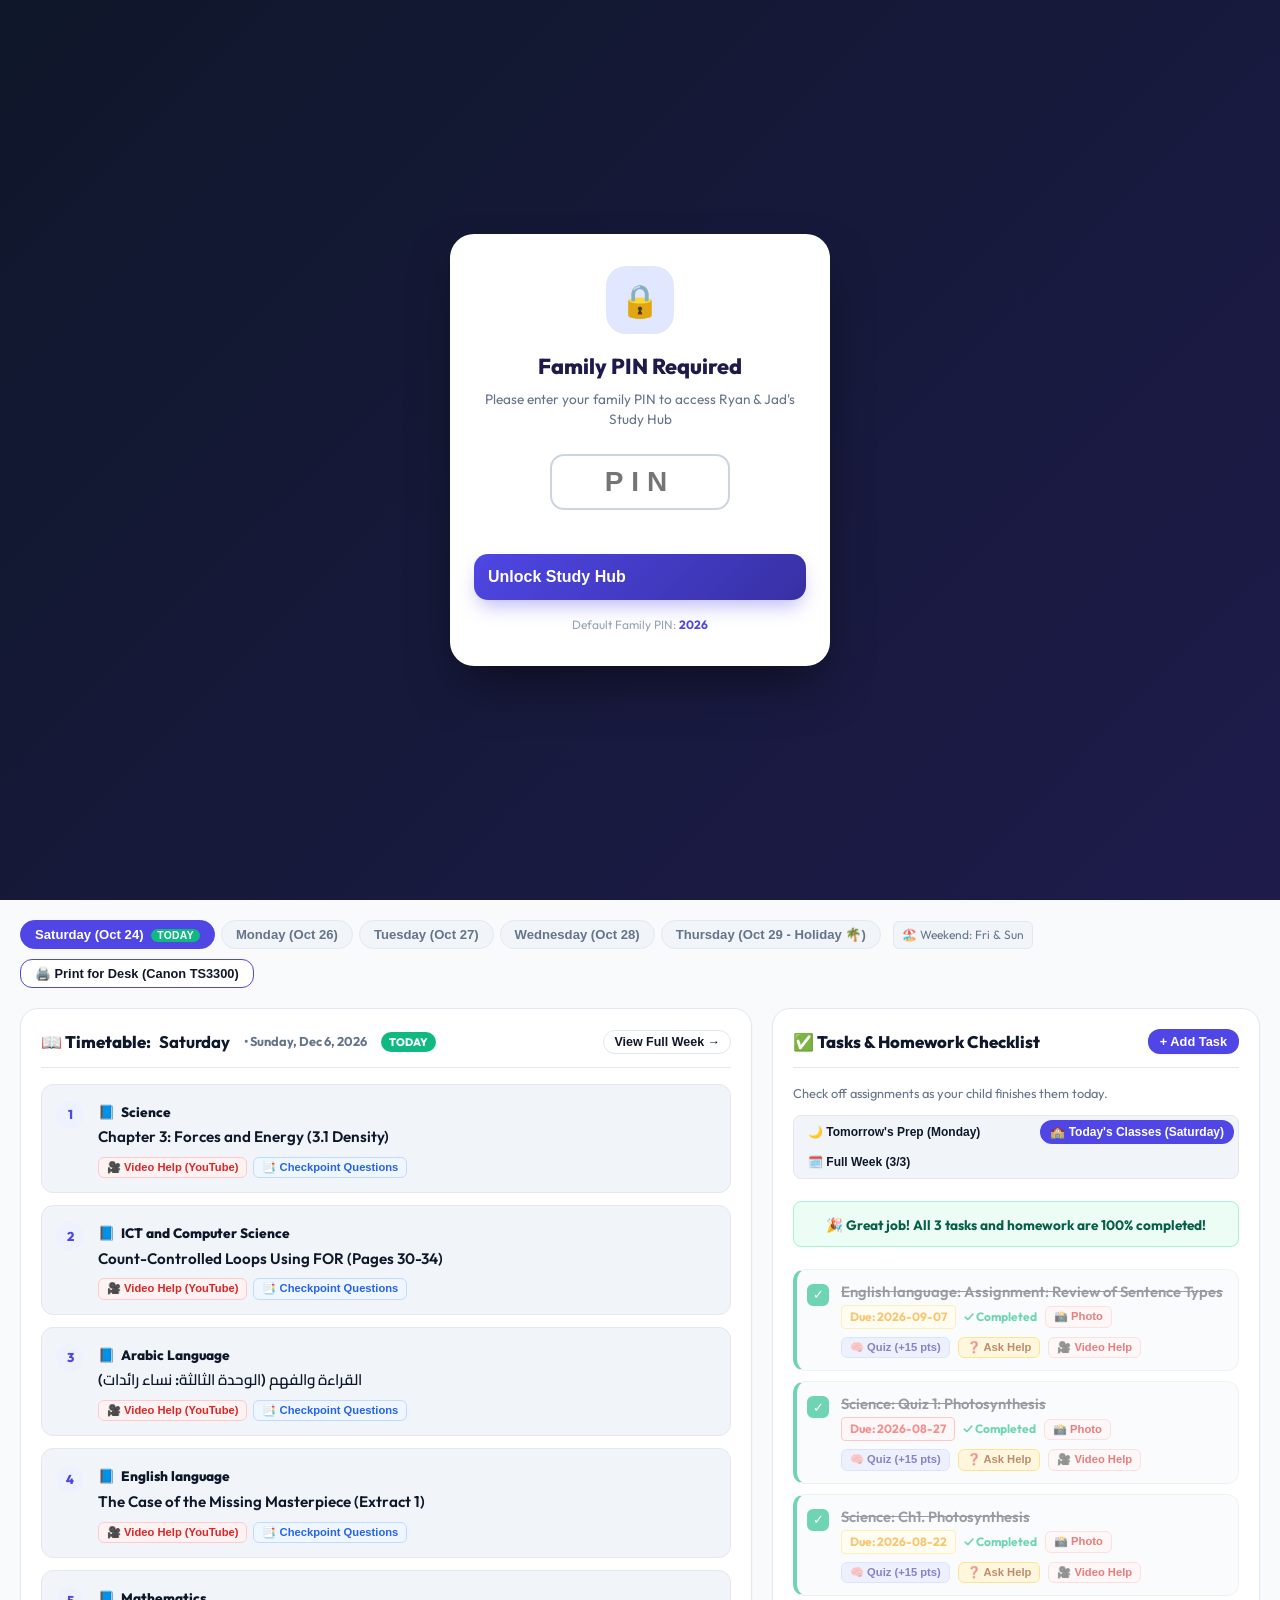
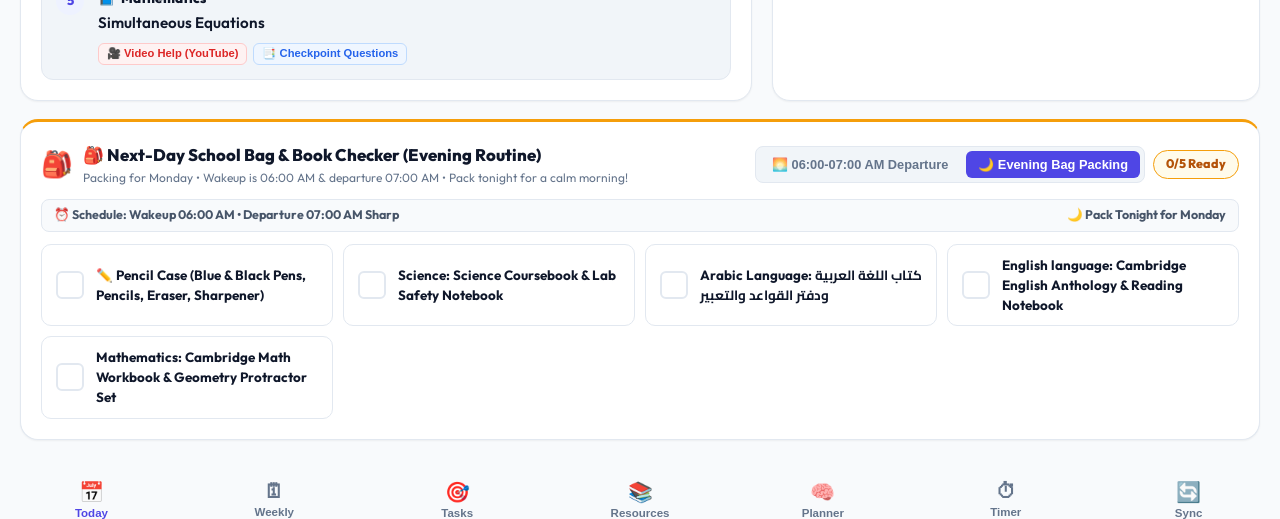
==== index.html @ 4860980a "Initial commit: Pure, Secure Study Hub with Zero Personal Data" ====
<!DOCTYPE html>
<html lang="en">
<head>
  <meta charset="UTF-8">
  <script>
    window.onerror = function(msg, url, line, col, err) {
      var d = document.createElement("div");
      d.id = "global_js_error";
      d.style.cssText = "position:fixed; top:0; left:0; width:100%; background:#fee2e2; color:#b91c1c; border-bottom:3px solid #ef4444; padding:15px; z-index:999999; font-size:16px; font-weight:bold;";
      d.textContent = "⚠️ JavaScript Error: " + msg + " at " + (url ? url.split("/").pop() : "inline") + ":" + line + ":" + col;
      document.body ? document.body.appendChild(d) : document.addEventListener("DOMContentLoaded", function() { document.body.appendChild(d); });
    };
  </script>
  <meta name="viewport" content="width=device-width, initial-scale=1.0, maximum-scale=1.0, user-scalable=no, viewport-fit=cover">
  <meta name="theme-color" content="#4f46e5">
  <meta name="apple-mobile-web-app-capable" content="yes">
  <meta name="apple-mobile-web-app-status-bar-style" content="black-translucent">
  <meta name="apple-mobile-web-app-title" content="StudyHub">
  <link rel="manifest" href="manifest.json">
  <title>Kids Study Organizer | Ryan & Jad • Alliance Academy Jordan</title>
  
  <!-- Google Fonts: Outfit & Inter -->
  <link rel="preconnect" href="https://fonts.googleapis.com">
  <link rel="preconnect" href="https://fonts.gstatic.com" crossorigin>
  <link href="https://fonts.googleapis.com/css2?family=Outfit:wght@300;400;500;600;700;800;900&family=Inter:wght@400;500;600;700;800&display=swap" rel="stylesheet">
  
  <link rel="stylesheet" href="css/style.css?v=9.5">
  <link rel="apple-touch-icon" href="icons/apple-touch-icon.png">
  <link rel="icon" type="image/png" sizes="192x192" href="icons/icon-192.png">
  <link rel="shortcut icon" href="icons/favicon.png">
</head>
<body>

  <!-- =====================================================================
       APP HEADER: Brand & Student Switcher
       ===================================================================== -->
  <header class="app-header">
    <div class="header-inner">
      <div class="brand-badge">
        <div class="brand-icon-box" style="padding:2px; overflow:hidden;"><img src="icons/favicon.png" alt="R·J" style="width:100%; height:100%; border-radius:8px; object-fit:cover;"></div>
        <div class="brand-info">
          <h1>Study Hub <span style="font-size:0.85rem; font-weight:600; color:var(--text-muted);">| Student Study Organizer</span></h1>
          <p>Ryan (8th Grade) & Jad (5th Grade) • Alliance Academy Jordan</p>
        </div>
      </div>

      <!-- Quick Switcher for Ryan & Jad -->
      <div class="kid-switcher" id="kidSwitcher">
        <!-- Rendered by app.js -->
      </div>

      <!-- Quick Utility Actions -->
      <div class="header-actions">
        <!-- 3-Device Realtime Sync Indicator -->
        <div id="syncStatusPill" style="display:inline-flex; align-items:center; gap:6px; font-size:0.75rem; font-weight:700; background:#ecfdf5; border:1px solid #10b981; color:#065f46; padding:5px 12px; border-radius:20px; cursor:pointer;" onclick="app.showSyncStatusModal()" title="Live sync status across Father, Mother, and Kids devices">
          <span style="display:inline-block; width:8px; height:8px; border-radius:50%; background:#10b981;"></span>
          Synced (3 Devices)
        </div>

        <!-- Device User Role Picker -->
        <div style="display:inline-flex; align-items:center; gap:4px; background:var(--bg-card-subtle); padding:4px 8px; border-radius:8px; border:1px solid var(--border-color); font-size:0.75rem;">
          <span title="Active Device Role">📱</span>
          <select id="deviceUserSelector" onchange="app.switchDeviceUser(this.value)" style="border:none; background:transparent; font-size:0.75rem; font-weight:700; color:var(--text-main); outline:none; cursor:pointer;">
            <option value="Father">👨‍💼 Father</option>
            <option value="Mother">👩‍💼 Mother</option>
            <option value="Ryan" selected>👦 Ryan</option>
            <option value="Jad">👦 Jad</option>
          </select>
        </div>

        <!-- Live School Sync Button -->
        <button type="button" class="btn-primary" onclick="schoolSync.syncAll()" style="font-size:0.78rem; padding:6px 14px; background:linear-gradient(135deg, #10b981 0%, #059669 100%);" title="Live Sync from Alliance Academy LMS">
          🔄 Live Sync
        </button>
        <a href="https://lms.aaj.edu.jo" target="_blank" class="btn-secondary" style="font-size:0.78rem; padding:6px 12px; gap:6px; text-decoration:none;" title="Open Alliance Academy LMS Portal">
          🏫 AAJ Portal
        </a>
        <button type="button" class="action-icon-btn" onclick="app.printChecklist()" title="Print Daily Checklist">
          🖨
        </button>
        <button type="button" class="action-icon-btn" onclick="app.exportData()" title="Backup Study Data">
          💾
        </button>
        <button type="button" class="action-icon-btn" onclick="app.showSettingsModal()" title="Family Privacy & School Settings" style="font-size:1.05rem;">
          ⚙️
        </button>
        <button type="button" id="btnInstallAppTop" class="btn-primary" onclick="app.triggerPwaInstall()" style="background:#fbbf24; color:#0f172a; font-weight:800; font-size:0.75rem; padding:6px 12px; border-radius:8px; border:none; display:inline-flex; align-items:center; gap:5px;" title="Install on this phone">
          📲 Install App
        </button>
      </div>
    </div>
  </header>

  <!-- =====================================================================
       PWA INSTALLATION HERO BANNER (Native Android / Tablet 1-Click Install)
       ===================================================================== -->
  <div id="pwaInstallBanner" style="display:flex; align-items:center; justify-content:space-between; flex-wrap:wrap; gap:12px; max-width:1200px; margin:10px 14px 0 14px; padding:12px 18px; background:linear-gradient(135deg, #1e3a8a 0%, #312e81 100%); color:#fff; border-radius:14px; box-shadow:0 6px 16px rgba(30, 58, 138, 0.25);">
    <div style="display:flex; align-items:center; gap:12px;">
      <img src="icons/icon-192.png" style="width:40px; height:40px; border-radius:10px; border:2px solid rgba(255,255,255,0.3); box-shadow:0 2px 6px rgba(0,0,0,0.3);" alt="R·J">
      <div>
        <div style="font-weight:800; font-size:0.95rem; color:#fff;">Install Study Hub on This Phone</div>
        <div style="font-size:0.78rem; opacity:0.85;">Runs in full screen like a native app • 0 MB storage used</div>
      </div>
    </div>
    <div style="display:flex; gap:8px;">
      <button type="button" class="btn-primary" onclick="app.triggerPwaInstall()" style="background:#fbbf24; color:#0f172a; font-weight:800; font-size:0.82rem; padding:8px 16px; border-radius:10px; border:none; box-shadow:0 2px 8px rgba(0,0,0,0.2);">
        📲 Install App Now
      </button>
    </div>
  </div>

  <!-- =====================================================================
       PARENT EXECUTIVE DUAL-KID DASHBOARD (FATHER / MOTHER VIEW)
       ===================================================================== -->
  <section id="parentExecutiveDashboard" style="display:none; max-width: 1200px; margin: 16px auto; padding: 0 20px;">
    <!-- Rendered dynamically by app.js when Father or Mother profile is active -->
  </section>

  <!-- =====================================================================
       STUDENT LEARNING INTERFACE WRAPPER (RYAN / JAD / FULL MODE)
       ===================================================================== -->
  <div id="studentInterfaceWrapper">

    <!-- =====================================================================
         STUDENT PROFILE HERO BANNER
         ===================================================================== -->
    <section class="kid-banner" id="kidBanner">
      <!-- Rendered dynamically by app.js -->
    </section>

  <!-- =====================================================================
       MOTIVATION & SMART STUDY RESOURCE SEARCH HUB
       ===================================================================== -->
  <section class="study-assistant-section" id="studyAssistantSection" style="max-width: 1200px; margin: 14px auto 0 auto; padding: 0 20px;">
    <!-- Rendered dynamically by app.js -->
  </section>

  <!-- =====================================================================
       MAIN NAVIGATION TABS
       ===================================================================== -->
  <div class="tabs-container">
    <nav class="nav-tabs">
      <button type="button" class="tab-link active" data-tab="today" onclick="app.setTab('today')">
        <span>📅</span>
        <span>Today's Agenda</span>
      </button>
      <button type="button" class="tab-link" data-tab="weekly" onclick="app.setTab('weekly')">
        <span>🗓</span>
        <span>Weekly Timetable & Prep</span>
      </button>
      <button type="button" class="tab-link" data-tab="assignments" onclick="app.setTab('assignments')">
        <span>🎯</span>
        <span>Assignments & Exams</span>
      </button>
      <button type="button" class="tab-link" data-tab="documents" onclick="app.setTab('documents')">
        <span>📚</span>
        <span>School Resources (LMS)</span>
      </button>
      <button type="button" class="tab-link" data-tab="emails" onclick="app.setTab('emails')">
        <span>✉</span>
        <span>Circulars & Notices</span>
      </button>
      <button type="button" class="tab-link" data-tab="studyplan" onclick="app.setTab('studyplan')">
        <span>🧠</span>
        <span>Study Planner</span>
      </button>
      <button type="button" class="tab-link" data-tab="rewards" onclick="app.setTab('rewards')">
        <span>🎮</span>
        <span>Rewards & Points</span>
      </button>
      <button type="button" class="tab-link" data-tab="pastpapers" onclick="app.setTab('pastpapers')">
        <span>🎯</span>
        <span>Checkpoint Exams</span>
      </button>
      <button type="button" class="tab-link" data-tab="notifications" onclick="app.setTab('notifications')">
        <span>🔔</span>
        <span>WhatsApp Alerts</span>
      </button>
      <button type="button" class="tab-link" data-tab="timer" onclick="app.setTab('timer')">
        <span>⏱</span>
        <span>Focus Timer</span>
      </button>
    </nav>
  </div>

  <!-- =====================================================================
       MAIN APP CONTENT PANES
       ===================================================================== -->
  <main class="main-content">
    
    <!-- TAB 1: TODAY'S AGENDA -->
    <div class="tab-pane active" id="tab-today">
      
      <!-- Professional Print Header for Canon TS3300 Wi-Fi Printer -->
      <div class="print-only-header">
        <div style="display:flex; justify-content:space-between; align-items:flex-start;">
          <div>
            <h2 class="print-sheet-title">Alliance Academy Jordan • Daily Study & Homework Desk Sheet</h2>
            <div style="font-size:10pt; color:#333; font-weight:700;">Student Daily Study Tracker & Desk Homework Sheet</div>
          </div>
          <div style="text-align:right;">
            <div id="printStudentBadge" style="font-size:12pt; font-weight:900; border:2px solid #000; padding:4px 12px; border-radius:6px; background:#f4f4f4;">
              <!-- Dynamically populated by app.js -->
            </div>
          </div>
        </div>
        <div class="print-meta-line">
          <span id="printDateString">📅 Date: </span>
          <span>🎯 Target: Complete all homework & Cambridge goals</span>
          <span>🖨️ Canon TS3300 Inkjet</span>
        </div>
      </div>

      <!-- Day picker chips: Week starts on Saturday (Holidays: Friday & Sunday) -->
      <div class="day-picker-chips" style="display:flex; justify-content:space-between; align-items:center; flex-wrap:wrap; gap:10px;">
        <div id="dayChipsList" style="display:flex; gap:6px; flex-wrap:wrap; align-items:center;">
          <!-- Dynamically populated and highlighted for TODAY by app.js -->
        </div>
        <button type="button" class="btn-secondary" onclick="app.printChecklist()" style="font-size:0.8rem; padding:6px 14px; display:inline-flex; align-items:center; gap:6px; border-color:var(--primary);" title="Print Daily Worksheet on Canon TS3300 Wi-Fi">
          🖨️ Print for Desk (Canon TS3300)
        </button>
      </div>

      <div class="today-grid">
        <!-- Left Column: Periods & Lessons -->
        <div class="card">
          <div class="card-header-line">
            <h4 id="todayScheduleTitle">📖 Timetable & Subjects: <strong>Saturday</strong></h4>
            <button type="button" class="btn-secondary" style="padding: 4px 10px; font-size: 0.78rem;" onclick="app.setTab('weekly')">
              View Full Week →
            </button>
          </div>
          <div class="periods-list" id="todayPeriodsList">
            <!-- Rendered by app.js -->
          </div>
        </div>

        <!-- Right Column: Interactive Homework & Tasks Checklist -->
        <div class="card">
          <div class="card-header-line">
            <h4>✅ Tasks & Homework Checklist</h4>
            <button type="button" class="btn-primary" style="padding: 5px 12px; font-size: 0.8rem;" onclick="app.openModal('modalAddAssignment')">
              + Add Task
            </button>
          </div>
          <p style="font-size: 0.8rem; color: var(--text-muted); margin-bottom: 12px;">
            Check off assignments as your child finishes them today.
          </p>
          <div class="hw-checklist" id="todayHwChecklist">
            <!-- Rendered by app.js -->
          </div>
        </div>
      </div>

      <!-- SMART NEXT-DAY SCHOOL BAG & HOMEWORK PACKING CHECKER -->
      <div class="card" id="schoolBagCheckerCard" style="margin-top: 18px; border-top: 3.5px solid #f59e0b; background:var(--bg-card);">
        <!-- Rendered dynamically by app.js based on tomorrow's subjects -->
      </div>

      <!-- Professional Print Sign-off Footer for Canon TS3300 -->
      <div class="print-only-footer">
        <div>✍️ <strong>Parent Signature:</strong> ______________________</div>
        <div>⏱ <strong>Study Time:</strong> ______ mins</div>
        <div>⭐ <strong>Today's Points Earned:</strong> +______</div>
      </div>

    </div>

    <!-- TAB 2: WEEKLY PLAN MATRIX -->
    <div class="tab-pane" id="tab-weekly">
      <div class="section-bar">
        <div>
          <h3 id="weeklyPlanTitle">Weekly Study Plan & Timetable</h3>
          <p style="font-size: 0.82rem; color: var(--text-muted);">
            Official 5-Day Weekly Plan (Alliance Academy Jordan) • Saturday to Thursday
          </p>
          <div style="margin-top:4px; display:inline-flex; align-items:center; gap:6px; background:#ecfdf5; border:1px solid #6ee7b7; padding:3px 10px; border-radius:6px; font-size:0.75rem; color:#065f46; font-weight:700;">
            <span>🕒 Automated Sync:</span>
            <span>Every Thursday at 05:00 PM from lms.aaj.edu.jo</span>
          </div>
        </div>
        <div style="display:flex; gap:8px; flex-wrap:wrap; align-items:center;">
          <button type="button" class="btn-primary" onclick="app.openOfficialPdf()" style="display:inline-flex; align-items:center; gap:6px; font-size:0.8rem; padding:6px 14px;" title="Open official school PDF in app">
            📄 View Official School PDF
          </button>
          <button type="button" class="btn-secondary" onclick="app.syncSchoolLmsNow()" style="display:inline-flex; align-items:center; gap:6px; font-size:0.8rem; padding:6px 14px;" title="Fetch latest published weekly plans from LMS">
            🔄 Sync from LMS Now
          </button>
          <button type="button" class="btn-secondary" onclick="app.printChecklist()" style="display:inline-flex; align-items:center; gap:6px; font-size:0.8rem; padding:6px 14px;">
            🖨 Print Plan (Canon TS3300)
          </button>
        </div>
      </div>

      <!-- Unified Home Preparation Evening Note Banner -->
      <div style="display:flex; justify-content:space-between; align-items:center; flex-wrap:wrap; gap:10px; margin: 12px 0 14px 0; background:#f0fdf4; border:1.5px solid #bbf7d0; padding:10px 14px; border-radius:10px;">
        <div style="display:flex; align-items:center; gap:10px;">
          <span style="font-size:1.3rem;">🌙</span>
          <div>
            <strong style="color:#166534; font-size:0.88rem;">Evening Preparation Schedule (Day-Before Preparation)</strong>
            <div style="font-size:0.76rem; color:#15803d; margin-top:2px;">Each school day column indicates the evening before to prepare homework and revise for upcoming exams.</div>
          </div>
        </div>
        <span style="font-size:0.75rem; font-weight:800; background:#16a34a; color:#fff; padding:4px 12px; border-radius:20px;">Prepared in Advance</span>
      </div>

      <!-- Alliance Academy Jordan Official Color Legend -->
      <div class="weekly-legend" style="display:flex; gap:10px; align-items:center; flex-wrap:wrap; margin:10px 0 16px 0; font-size:0.8rem; background:var(--bg-card); padding:8px 12px; border-radius:8px; border:1px solid var(--border-color);">
        <span style="font-weight:700; color:var(--text-muted); margin-right:4px;">Official Color Legend:</span>
        <span style="display:inline-flex; align-items:center; gap:5px; background:var(--bg-card-subtle); padding:3px 8px; border-radius:5px; border-left:3px solid #334155;">
          <span style="display:inline-block; width:10px; height:10px; background:#334155; border-radius:2px;"></span>
          <strong style="color:var(--text-main);">Learning Outcomes</strong>
        </span>
        <span style="display:inline-flex; align-items:center; gap:5px; background:#ecfdf5; padding:3px 8px; border-radius:5px; border-left:3px solid #10b981; color:#065f46;">
          <span style="display:inline-block; width:10px; height:10px; background:#10b981; border-radius:2px;"></span>
          <strong>Assignments & Homework</strong>
        </span>
        <span style="display:inline-flex; align-items:center; gap:5px; background:#fef2f2; padding:3px 8px; border-radius:5px; border-left:3px solid #ef4444; color:#991b1b;">
          <span style="display:inline-block; width:10px; height:10px; background:#ef4444; border-radius:2px;"></span>
          <strong>Exams & Quizzes</strong>
        </span>
        <span style="display:inline-flex; align-items:center; gap:5px; background:#eff6ff; padding:3px 8px; border-radius:5px; border-left:3px solid #3b82f6; color:#1e40af;">
          <span style="display:inline-block; width:10px; height:10px; background:#3b82f6; border-radius:2px;"></span>
          <strong>Textbooks & References</strong>
        </span>
      </div>

      <div class="weekly-grid" id="weeklyGridContainer">
        <!-- Rendered by app.js: 5 Columns (Saturday - Thursday) -->
      </div>
    </div>

    <!-- TAB 3: ASSIGNMENTS & EXAMS -->
    <div class="tab-pane" id="tab-assignments">
      <div class="section-bar">
        <div>
          <h3>🎯 Assignments, Quizzes & Projects</h3>
          <p style="font-size: 0.82rem; color: var(--text-muted);">
            Track submission deadlines, exams, and project rubrics.
          </p>
        </div>
        <button type="button" class="btn-primary" onclick="app.openModal('modalAddAssignment')">
          + Add Assignment or Exam
        </button>
      </div>

      <!-- Filters -->
      <div class="asg-filter-bar">
        <button type="button" class="filter-btn active" data-filter="all" onclick="app.setAssignmentFilter('all')">All Items</button>
        <button type="button" class="filter-btn" data-filter="pending" onclick="app.setAssignmentFilter('pending')">Pending Only</button>
        <button type="button" class="filter-btn" data-filter="quiz" onclick="app.setAssignmentFilter('quiz')">Quizzes & Tests 🔥</button>
        <button type="button" class="filter-btn" data-filter="completed" onclick="app.setAssignmentFilter('completed')">Completed ✓</button>
      </div>

      <div class="asg-cards-grid" id="assignmentsGrid">
        <!-- Rendered by app.js -->
      </div>
    </div>

    <!-- TAB 4: SCHOOL RESOURCES (LMS) -->
    <div class="tab-pane" id="tab-documents">
      <div class="section-bar">
        <div>
          <h3>📚 School Resources & Learning Materials (LMS)</h3>
          <p style="font-size: 0.82rem; color: var(--text-muted);">
            Directly synced from Alliance Academy Jordan (lms.aaj.edu.jo) • Worksheets, past papers, presentations, and summaries.
          </p>
        </div>
        <div style="display:flex; gap:8px; align-items:center;">
          <button type="button" class="btn-secondary" onclick="schoolSync.syncAll()" title="Refresh resources from LMS">
            🔄 Refresh LMS
          </button>
          <label for="realFileInput" class="btn-primary" style="cursor: pointer;">
            📤 Upload Custom File
          </label>
        </div>
      </div>

      <!-- Search & Subject Filter Bar -->
      <div style="display:flex; flex-wrap:wrap; gap:10px; align-items:center; margin-bottom:12px;">
        <input 
          type="text" 
          id="docSearchInput" 
          class="study-search-input" 
          placeholder="🔍 Search resources by topic, title, or teacher name..." 
          oninput="app.filterDocuments()" 
          style="flex:1; min-width:260px; background:var(--bg-card); border:1.5px solid var(--border-color); border-radius:8px; padding:8px 12px; font-size:0.85rem;"
        />
      </div>

      <!-- Dynamic Subject Filter Chips -->
      <div class="asg-filter-bar" id="resourceFilterBar" style="margin-bottom: 16px;">
        <!-- Populated dynamically by app.js -->
      </div>

      <!-- Drag & Drop Zone -->
      <div class="dropzone-box" id="docsDropzone" style="margin-bottom: 16px; padding: 18px;">
        <div class="dropzone-icon" style="font-size: 28px;">📥</div>
        <div class="dropzone-text">
          <h4 style="font-size: 0.95rem;">Drag & Drop Additional School Files Here</h4>
          <p style="font-size: 0.8rem;">Supports <strong>Word (.docx), PowerPoint (.pptx), PDF (.pdf)</strong> and images.</p>
        </div>
      </div>
      <input type="file" id="realFileInput" multiple accept=".pdf,.doc,.docx,.ppt,.pptx,.png,.jpg,.jpeg,.xlsx,.xls" style="display: none;">

      <!-- Grid of school resources & files -->
      <div class="docs-grid" id="docsGridContainer">
        <!-- Rendered by app.js -->
      </div>
    </div>

    <!-- TAB 5: EMAILS & CIRCULARS -->
    <div class="tab-pane" id="tab-emails">
      <div class="section-bar">
        <div>
          <h3>✉ Teacher Emails & School Notices</h3>
          <p style="font-size: 0.82rem; color: var(--text-muted);">
            Log essential circulars, teacher feedback, and reminders without getting lost in school apps.
          </p>
        </div>
        <button type="button" class="btn-primary" onclick="app.openModal('modalAddEmail')">
          + Add Notice / Email
        </button>
      </div>

      <div class="emails-list" id="emailsListContainer">
        <!-- Rendered by app.js -->
      </div>
    </div>

    <!-- TAB 6: STUDY FOCUS TIMER -->
    <div class="tab-pane" id="tab-timer">
      <div class="timer-container">
        <h3>⏱ Pomodoro Study Focus Timer</h3>
        <p style="font-size: 0.85rem; color: var(--text-muted); margin-top: 4px;">
          Boost concentration with 25 minutes of active study followed by a 5-minute break.
        </p>

        <!-- Timer Circle Visual -->
        <div class="timer-circle-box">
          <svg class="timer-svg" viewBox="0 0 240 240">
            <circle class="timer-circle-bg" cx="120" cy="120" r="105"></circle>
            <circle class="timer-circle-progress" id="timerCircleProgress" cx="120" cy="120" r="105"></circle>
          </svg>
          <div class="timer-center-text">
            <div class="timer-digits" id="timerDigits">25:00</div>
            <div class="timer-mode-lbl" id="timerModeLabel">Focus Session</div>
          </div>
        </div>

        <!-- Controls -->
        <div class="timer-controls">
          <button type="button" class="btn-secondary" onclick="app.setTimerMode('study')">
            🎯 25m Study
          </button>
          <button type="button" class="timer-btn-main" id="timerToggleBtn" onclick="app.toggleTimer()" title="Start / Pause">
            ▶
          </button>
          <button type="button" class="btn-secondary" onclick="app.setTimerMode('break')">
            ☕ 5m Break
          </button>
          <button type="button" class="btn-secondary" onclick="app.resetTimer()" title="Reset Timer">
            ↺ Reset
          </button>
        </div>
      </div>
    </div>

    <!-- TAB 7: SMART STUDY PLANNER -->
    <div class="tab-pane" id="tab-studyplan">
      <div class="section-bar">
        <div>
          <h3>🧠 Smart Weekly Study Time Planner</h3>
          <p style="font-size:0.82rem; color:var(--text-muted);">
            Optimized after-school study routine balancing homework, revision, and upcoming exams.
          </p>
        </div>
        <button type="button" class="btn-primary" onclick="app.printChecklist()">
          🖨 Print Routine
        </button>
      </div>

      <div class="weekly-grid" id="studyPlannerGridContainer">
        <!-- Rendered by app.js -->
      </div>
    </div>

    <!-- TAB 8: WHATSAPP & SMS ALERTS -->
    <div class="tab-pane" id="tab-notifications">
      <div class="section-bar">
        <div>
          <h3>🔔 WhatsApp & SMS Alerts</h3>
          <p style="font-size:0.82rem; color:var(--text-muted);">
            1-Day-before reminders for quizzes & exams, sent directly to Father, Mother, and Student phones.
          </p>
        </div>
        <button type="button" class="btn-primary" style="background:#25d366;" onclick="app.openModal('modalEditContacts')">
          ⚙ Edit Phone Numbers
        </button>
      </div>

      <div id="contactsListContainer" style="margin-bottom: 20px;">
        <!-- Family Numbers -->
      </div>

      <h4 style="margin-bottom: 12px; font-weight: 800; font-size:1.1rem;">🚨 Upcoming Exam Reminders</h4>
      <div id="examAlertsList">
        <!-- Rendered by app.js -->
      </div>
    </div>

    <!-- TAB 9: GAMIFICATION & REWARDS -->
    <div class="tab-pane" id="tab-rewards">
      <div class="rewards-hero" id="rewardsHeroBanner">
        <!-- Rendered dynamically by app.js -->
      </div>

      <div class="section-bar">
        <div>
          <h3>🎁 Family Rewards Wishlist</h3>
          <p style="font-size:0.82rem; color:var(--text-muted);">
            Earn points by checking off homework, scoring well, and keeping your daily study streak.
          </p>
        </div>
        <button type="button" class="btn-primary" onclick="app.openModal('modalAddReward')">
          + Add Family Reward
        </button>
      </div>

      <div class="reward-cards-grid" id="rewardsCatalogGrid">
        <!-- Rendered by app.js -->
      </div>
    </div>

    <!-- TAB 10: CAMBRIDGE CHECKPOINT & MOCK EXAMS HUB -->
    <div class="tab-pane" id="tab-pastpapers">
      <div class="section-bar">
        <div>
          <h3 id="pastPapersHeading">🎯 Cambridge Checkpoint & Exam Revision Room</h3>
          <p style="font-size:0.82rem; color:var(--text-muted);">
            Practice with real past papers under official exam timing. Teacher answer keys remain locked until exam completion.
          </p>
        </div>
        <div id="activeExamTimerBadge" style="display:none;" class="badge-chip">
          ⏱ Mock Exam In Progress: <strong id="activeExamCountdown" style="color:var(--high-priority); margin-left:4px;">45:00</strong>
        </div>
      </div>

      <div id="pastPapersListContainer" class="exam-cards-grid">
        <!-- Rendered by app.js -->
      </div>
    </div>

  </main>
  </div> <!-- /#studentInterfaceWrapper -->

  <!-- =====================================================================
       MODAL 1: ADD NEW ASSIGNMENT / EXAM
       ===================================================================== -->
  <div class="modal-overlay" id="modalAddAssignment">
    <div class="modal-card">
      <div class="modal-header">
        <h4>🎯 Add Assignment or Exam</h4>
        <button type="button" class="modal-close-btn" onclick="app.closeModal('modalAddAssignment')">✕</button>
      </div>
      <form id="formAddAssignment" onsubmit="app.saveNewAssignment(event)">
        <div class="modal-body">
          <div class="form-group">
            <label for="asgTitleInput">Title *</label>
            <input type="text" id="asgTitleInput" class="form-control" placeholder="e.g. Chapter 4 Science Quiz or Math Past Paper" required>
          </div>

          <div class="form-row">
            <div class="form-group">
              <label for="asgSubjectSelect">Subject *</label>
              <select id="asgSubjectSelect" class="form-control" required>
                <!-- Populated dynamically -->
              </select>
            </div>
            <div class="form-group">
              <label for="asgTypeSelect">Type</label>
              <select id="asgTypeSelect" class="form-control">
                <option value="Quiz">Quiz / Test</option>
                <option value="Homework">Homework</option>
                <option value="Project">Project / Research</option>
                <option value="Essay">Essay / Writing</option>
              </select>
            </div>
          </div>

          <div class="form-row">
            <div class="form-group">
              <label for="asgDueDateInput">Due Date *</label>
              <input type="date" id="asgDueDateInput" class="form-control" required>
            </div>
            <div class="form-group">
              <label for="asgPrioritySelect">Priority</label>
              <select id="asgPrioritySelect" class="form-control">
                <option value="high">🔥 High Priority</option>
                <option value="medium" selected>⚡ Normal</option>
                <option value="low">🌱 Low</option>
              </select>
            </div>
          </div>

          <div class="form-group">
            <label for="asgDetailsInput">Instructions / Teacher Details</label>
            <textarea id="asgDetailsInput" class="form-control" rows="3" placeholder="Enter page numbers, chapters, or specific guidelines..."></textarea>
          </div>
        </div>
        <div class="modal-footer">
          <button type="button" class="btn-secondary" onclick="app.closeModal('modalAddAssignment')">Cancel</button>
          <button type="submit" class="btn-primary">Save Assignment</button>
        </div>
      </form>
    </div>
  </div>

  <!-- =====================================================================
       MODAL 2: ADD TEACHER NOTICE / EMAIL
       ===================================================================== -->
  <div class="modal-overlay" id="modalAddEmail">
    <div class="modal-card">
      <div class="modal-header">
        <h4>✉ Add Teacher Notice / Circular</h4>
        <button type="button" class="modal-close-btn" onclick="app.closeModal('modalAddEmail')">✕</button>
      </div>
      <form id="formAddEmail" onsubmit="app.saveNewEmail(event)">
        <div class="modal-body">
          <div class="form-group">
            <label for="emailSenderInput">Sender</label>
            <input type="text" id="emailSenderInput" class="form-control" placeholder="e.g. Science Teacher, School Administration">
          </div>

          <div class="form-group">
            <label for="emailSubjectInput">Subject / Title *</label>
            <input type="text" id="emailSubjectInput" class="form-control" placeholder="e.g. Schedule for Checkpoint Revision Sessions" required>
          </div>

          <div class="form-row">
            <div class="form-group">
              <label for="emailDateInput">Date Received</label>
              <input type="date" id="emailDateInput" class="form-control">
            </div>
            <div class="form-group">
              <label for="emailTagInput">Category Tag</label>
              <select id="emailTagInput" class="form-control">
                <option value="Notice">General Notice</option>
                <option value="Exam Alert">Exam Alert</option>
                <option value="Homework">Homework / Task</option>
                <option value="Event">School Event</option>
              </select>
            </div>
          </div>

          <div class="form-group">
            <label for="emailContentInput">Message Content *</label>
            <textarea id="emailContentInput" class="form-control" rows="4" placeholder="Paste the text from the school portal or teacher circular..." required></textarea>
          </div>
        </div>
        <div class="modal-footer">
          <button type="button" class="btn-secondary" onclick="app.closeModal('modalAddEmail')">Cancel</button>
          <button type="submit" class="btn-primary">Save Notice</button>
        </div>
      </form>
    </div>
  </div>

  <!-- =====================================================================
       MODAL 3: EDIT FAMILY CONTACT NUMBERS
       ===================================================================== -->
  <div class="modal-overlay" id="modalEditContacts">
    <div class="modal-card">
      <div class="modal-header">
        <h4>📱 Family Phone Numbers</h4>
        <button type="button" class="modal-close-btn" onclick="app.closeModal('modalEditContacts')">✕</button>
      </div>
      <form id="formEditContacts" onsubmit="app.saveFamilyContactsForm(event)">
        <div class="modal-body">
          <p style="font-size:0.85rem; color:var(--text-muted); margin-bottom:14px;">
            Enter mobile numbers for WhatsApp & SMS alerts (Format: Phone Number with Country Code).
          </p>

          <div class="form-group">
            <label for="contactFatherInput">Father's Mobile *</label>
            <input type="text" id="contactFatherInput" class="form-control" placeholder="079XXXXXXX" value="" required>
          </div>

          <div class="form-group">
            <label for="contactMotherInput">Mother's Mobile *</label>
            <input type="text" id="contactMotherInput" class="form-control" placeholder="079XXXXXXX" value="" required>
          </div>

          <div class="form-row">
            <div class="form-group">
              <label for="contactRyanInput">Ryan's Mobile</label>
              <input type="text" id="contactRyanInput" class="form-control" placeholder="079XXXXXXX" value="">
            </div>
            <div class="form-group">
              <label for="contactJadInput">Jad's Mobile</label>
              <input type="text" id="contactJadInput" class="form-control" placeholder="079XXXXXXX" value="">
            </div>
          </div>
        </div>
        <div class="modal-footer">
          <button type="button" class="btn-secondary" onclick="app.closeModal('modalEditContacts')">Cancel</button>
          <button type="submit" class="btn-primary">Save Numbers</button>
        </div>
      </form>
    </div>
  </div>

  <!-- =====================================================================
       MODAL 4: IN-APP DOCUMENT PREVIEWER (PDF, Word, PPT)
       ===================================================================== -->
  <div class="modal-overlay" id="modalDocPreview">
    <div class="modal-card" style="max-width: 900px; width: 95%;">
      <div class="modal-header">
        <h4 id="docPreviewTitle">👁 Document Preview</h4>
        <div style="display:flex; gap:8px; align-items:center;">
          <a id="docPreviewExternalLink" href="#" target="_blank" class="btn-secondary" style="font-size:0.78rem; padding:4px 10px; text-decoration:none;">
            ↗ Open in New Tab
          </a>
          <button type="button" class="modal-close-btn" onclick="app.closeModal('modalDocPreview')">✕</button>
        </div>
      </div>
      <div class="modal-body doc-modal-body" id="docPreviewContainer">
        <!-- Rendered dynamically by app.js: iframe for PDF, rich card for DOCX/PPTX -->
      </div>
    </div>
  </div>

  <!-- =====================================================================
       MODAL 5: ADD CUSTOM FAMILY REWARD
       ===================================================================== -->
  <div class="modal-overlay" id="modalAddReward">
    <div class="modal-card">
      <div class="modal-header">
        <h4>🎁 Add Custom Family Reward</h4>
        <button type="button" class="modal-close-btn" onclick="app.closeModal('modalAddReward')">✕</button>
      </div>
      <form id="formAddReward" onsubmit="app.saveNewReward(event)">
        <div class="modal-body">
          <div class="form-group">
            <label for="rewardTitleInput">Reward Title *</label>
            <input type="text" id="rewardTitleInput" class="form-control" placeholder="e.g. 🍕 Weekend Pizza Night or 🎬 Cinema Outing" required>
          </div>
          <div class="form-group">
            <label for="rewardPointsInput">Points Cost *</label>
            <input type="number" id="rewardPointsInput" class="form-control" value="250" min="50" step="50" required>
          </div>
        </div>
        <div class="modal-footer">
          <button type="button" class="btn-secondary" onclick="app.closeModal('modalAddReward')">Cancel</button>
          <button type="submit" class="btn-primary">Add to Catalog</button>
        </div>
      </form>
    </div>
  </div>

  <!-- =====================================================================
       MODAL 6: ONE-TAP WHATSAPP DAILY DIGEST
       ===================================================================== -->
  <!-- =====================================================================
       MODAL: EASY PHONE INSTALLATION GUIDE (Chrome & Android)
       ===================================================================== -->
  <div class="modal-overlay" id="modalInstallGuide">
    <div class="modal-card" style="max-width: 480px; text-align:center;">
      <div class="modal-header">
        <h4 style="margin:0 auto; font-size:1.1rem;">📲 How to Install on Your Phone</h4>
        <button type="button" class="modal-close-btn" onclick="app.closeModal('modalInstallGuide')">✕</button>
      </div>
      <div class="modal-body" style="padding:20px; text-align:left;">
        <div style="display:flex; flex-direction:column; gap:16px;">
          <div style="display:flex; gap:12px; align-items:flex-start;">
            <div style="background:#e0e7ff; color:#4338ca; width:32px; height:32px; border-radius:50%; display:flex; align-items:center; justify-content:center; font-weight:800; flex-shrink:0;">1</div>
            <div>
              <strong style="font-size:0.92rem; color:var(--text-main);">Tap Chrome's Menu (3 Dots ⋮)</strong>
              <p style="margin:4px 0 0; font-size:0.82rem; color:var(--text-muted);">In Google Chrome, tap the <strong>three vertical dots (⋮)</strong> in the top-right corner.</p>
            </div>
          </div>

          <div style="display:flex; gap:12px; align-items:flex-start;">
            <div style="background:#e0e7ff; color:#4338ca; width:32px; height:32px; border-radius:50%; display:flex; align-items:center; justify-content:center; font-weight:800; flex-shrink:0;">2</div>
            <div>
              <strong style="font-size:0.92rem; color:var(--text-main);">Tap "Install app" or "Add to Home screen"</strong>
              <p style="margin:4px 0 0; font-size:0.82rem; color:var(--text-muted);">From the dropdown menu, select <strong>"Install app"</strong> (or <strong>"Add to Home screen"</strong>).</p>
            </div>
          </div>

          <div style="display:flex; gap:12px; align-items:flex-start;">
            <div style="background:#e0e7ff; color:#4338ca; width:32px; height:32px; border-radius:50%; display:flex; align-items:center; justify-content:center; font-weight:800; flex-shrink:0;">3</div>
            <div>
              <strong style="font-size:0.92rem; color:var(--text-main);">Done! It appears on your Home Screen</strong>
              <p style="margin:4px 0 0; font-size:0.82rem; color:var(--text-muted);">The <strong>Cambridge R·J</strong> app icon will now appear on your phone home screen like any normal app!</p>
            </div>
          </div>
        </div>
      </div>
      <div class="modal-footer" style="justify-content:center;">
        <button type="button" class="btn-primary" onclick="app.closeModal('modalInstallGuide')" style="padding:10px 24px; font-weight:800;">
          Got it! 👍
        </button>
      </div>
    </div>
  </div>

  <!-- =====================================================================
       FAMILY PIN LOCK MODAL (Privacy & Child Safety)
       ===================================================================== -->
  <div id="modalFamilyPinLock" style="display:none; position:fixed; top:0; left:0; width:100%; height:100%; background:linear-gradient(135deg, #0f172a 0%, #1e1b4b 100%); z-index:9999999; align-items:center; justify-content:center; padding:20px; box-sizing:border-box;">
    <div style="background:#ffffff; color:#0f172a; max-width:380px; width:100%; border-radius:24px; padding:32px 24px; box-shadow:0 25px 50px -12px rgba(0,0,0,0.5); text-align:center;">
      <div style="width:68px; height:68px; margin:0 auto 16px; background:#e0e7ff; color:#4f46e5; border-radius:20px; display:flex; align-items:center; justify-content:center; font-size:32px;">
        🔒
      </div>
      <h2 style="font-size:1.35rem; font-weight:800; margin:0 0 6px; color:#1e1b4b;">Family PIN Required</h2>
      <p style="font-size:0.85rem; color:#64748b; margin:0 0 24px;">Please enter your family PIN to access Ryan & Jad's Study Hub</p>
      
      <div style="display:flex; justify-content:center; gap:12px; margin-bottom:12px;">
        <input type="password" id="familyPinInput" maxlength="6" placeholder="PIN" style="font-size:1.75rem; letter-spacing:8px; text-align:center; width:180px; padding:10px 16px; border:2px solid #cbd5e1; border-radius:14px; font-weight:800; outline:none; transition:border-color 0.2s;" onkeyup="if(event.key==='Enter') app.verifyPin()">
      </div>
      <div id="pinErrorMsg" style="color:#ef4444; font-size:0.82rem; font-weight:700; height:20px; margin-bottom:12px;"></div>

      <button type="button" class="btn-primary" onclick="app.verifyPin()" style="width:100%; padding:14px; font-size:1rem; font-weight:800; border-radius:14px; background:linear-gradient(135deg, #4f46e5 0%, #3730a3 100%); border:none; color:#ffffff; cursor:pointer; box-shadow:0 10px 20px -5px rgba(79, 70, 229, 0.4);">
        Unlock Study Hub
      </button>
      <div style="margin-top:16px; font-size:0.75rem; color:#94a3b8;">
        Default Family PIN: <strong style="color:#4f46e5;">2026</strong>
      </div>
    </div>
  </div>

  <!-- =====================================================================
       PRIVATE SETTINGS & SCHOOL VAULT MODAL
       ===================================================================== -->
  <div class="modal-overlay" id="modalAppSettings">
    <div class="modal-card" style="max-width: 560px;">
      <div class="modal-header">
        <h4>⚙️ Family Settings & School Vault</h4>
        <button type="button" class="modal-close-btn" onclick="app.closeModal('modalAppSettings')">✕</button>
      </div>
      <div class="modal-body" style="display:flex; flex-direction:column; gap:16px;">
        <div style="background:#ecfdf5; border:1px solid #a7f3d0; color:#065f46; padding:12px; border-radius:10px; font-size:0.82rem; line-height:1.4;">
          🔒 <strong>100% Private & Safe:</strong> All credentials and phone numbers are stored strictly inside this specific device's internal memory. They are never uploaded to any public server.
        </div>

        <div style="display:flex; flex-direction:column; gap:6px;">
          <label style="font-size:0.82rem; font-weight:700; color:var(--text-main);">Family Security PIN</label>
          <input type="text" id="settingFamilyPin" placeholder="2026" maxlength="6" style="padding:8px 12px; border:1px solid var(--border-color); border-radius:8px; font-size:0.9rem; font-weight:700; background:var(--bg-card); color:var(--text-main);">
          <span style="font-size:0.75rem; color:var(--text-muted);">Required to unlock the app on startup.</span>
        </div>

        <hr style="border:none; border-top:1px solid var(--border-color); margin:4px 0;">

        <div style="display:flex; flex-direction:column; gap:8px;">
          <h5 style="margin:0; font-size:0.9rem; color:var(--text-main);">🏫 Amman Academy Jordan (AAJ) LMS</h5>
          <div style="display:flex; flex-direction:column; gap:4px;">
            <label style="font-size:0.78rem; font-weight:600; color:var(--text-muted);">LMS Parent Email</label>
            <input type="email" id="settingLmsUser" placeholder="e.g. parent.family@aaj.edu.jo" style="padding:8px 12px; border:1px solid var(--border-color); border-radius:8px; font-size:0.85rem; background:var(--bg-card); color:var(--text-main);">
          </div>
          <div style="display:flex; flex-direction:column; gap:4px;">
            <label style="font-size:0.78rem; font-weight:600; color:var(--text-muted);">LMS Parent Password</label>
            <input type="password" id="settingLmsPass" placeholder="••••••••••••" style="padding:8px 12px; border:1px solid var(--border-color); border-radius:8px; font-size:0.85rem; background:var(--bg-card); color:var(--text-main);">
          </div>
        </div>

        <hr style="border:none; border-top:1px solid var(--border-color); margin:4px 0;">

        <div style="display:flex; flex-direction:column; gap:8px;">
          <h5 style="margin:0; font-size:0.9rem; color:var(--text-main);">📱 WhatsApp Family Contacts</h5>
          <div style="display:grid; grid-template-columns: 1fr 1fr; gap:10px;">
            <div style="display:flex; flex-direction:column; gap:4px;">
              <label style="font-size:0.78rem; font-weight:600; color:var(--text-muted);">👨 Father WhatsApp</label>
              <input type="tel" id="settingPhoneFather" placeholder="Phone Number" style="padding:8px 12px; border:1px solid var(--border-color); border-radius:8px; font-size:0.85rem; background:var(--bg-card); color:var(--text-main);">
            </div>
            <div style="display:flex; flex-direction:column; gap:4px;">
              <label style="font-size:0.78rem; font-weight:600; color:var(--text-muted);">👩 Mother WhatsApp</label>
              <input type="tel" id="settingPhoneMother" placeholder="Phone Number" style="padding:8px 12px; border:1px solid var(--border-color); border-radius:8px; font-size:0.85rem; background:var(--bg-card); color:var(--text-main);">
            </div>
          </div>
          <div style="display:flex; flex-direction:column; gap:4px;">
            <label style="font-size:0.78rem; font-weight:600; color:var(--text-muted);">👦 Ryan WhatsApp</label>
            <input type="tel" id="settingPhoneRyan" placeholder="Phone Number" style="padding:8px 12px; border:1px solid var(--border-color); border-radius:8px; font-size:0.85rem; background:var(--bg-card); color:var(--text-main);">
          </div>
        </div>
      </div>
      <div class="modal-footer" style="display:flex; justify-content:space-between; align-items:center;">
        <button type="button" class="btn-secondary" onclick="app.closeModal('modalAppSettings')">Cancel</button>
        <button type="button" class="btn-primary" onclick="app.saveSettings()" style="background:linear-gradient(135deg, #10b981 0%, #059669 100%);">
          💾 Save Privately
        </button>
      </div>
    </div>
  </div>

  <div class="modal-overlay" id="modalWhatsAppDigest">
    <div class="modal-card" style="max-width: 650px;">
      <div class="modal-header">
        <h4>📲 Send WhatsApp Daily Digest</h4>
        <button type="button" class="modal-close-btn" onclick="app.closeModal('modalWhatsAppDigest')">✕</button>
      </div>
      <div class="modal-body">
        <p style="font-size:0.85rem; color:var(--text-muted); margin-bottom:12px;">
          Send today's study progress, pending homework, and Cambridge Checkpoint goals directly to family WhatsApp:
        </p>
        
        <div style="display:grid; grid-template-columns: repeat(auto-fit, minmax(180px, 1fr)); gap:10px; margin-bottom:14px;">
          <button type="button" class="btn-whatsapp-recipient" onclick="app.dispatchWhatsApp('ryan')">
            <span style="font-size:1.3rem;">👦</span>
            <div style="text-align:left;">
              <div style="font-weight:800; font-size:0.85rem; color:var(--text-main);">Ryan's Mobile</div>
              <div style="font-size:0.75rem; color:var(--text-muted);">Family WhatsApp</div>
            </div>
          </button>
          <button type="button" class="btn-whatsapp-recipient" onclick="app.dispatchWhatsApp('mother')">
            <span style="font-size:1.3rem;">👩</span>
            <div style="text-align:left;">
              <div style="font-weight:800; font-size:0.85rem; color:var(--text-main);">Mother's Mobile</div>
              <div style="font-size:0.75rem; color:var(--text-muted);">Family WhatsApp</div>
            </div>
          </button>
          <button type="button" class="btn-whatsapp-recipient" onclick="app.dispatchWhatsApp('father')">
            <span style="font-size:1.3rem;">👨</span>
            <div style="text-align:left;">
              <div style="font-weight:800; font-size:0.85rem; color:var(--text-main);">Father's Mobile</div>
              <div style="font-size:0.75rem; color:var(--text-muted);">Family WhatsApp</div>
            </div>
          </button>
        </div>

        <label for="whatsappDigestPreviewText" style="font-size:0.8rem; font-weight:700; color:var(--text-main); display:block; margin-bottom:6px;">
          Message Preview (Ready to Send):
        </label>
        <textarea id="whatsappDigestPreviewText" class="form-control" rows="8" style="font-family:monospace; font-size:0.82rem; line-height:1.45;"></textarea>
      </div>
      <div class="modal-footer" style="display:flex; justify-content:space-between; align-items:center; flex-wrap:wrap; gap:10px;">
        <button type="button" class="btn-secondary" onclick="app.copyDigestToClipboard()">
          📋 Copy Text
        </button>
        <div style="display:flex; gap:8px;">
          <button type="button" class="btn-secondary" onclick="app.closeModal('modalWhatsAppDigest')">Close</button>
          <button type="button" class="btn-primary" style="background:#25D366; border-color:#128C7E;" onclick="app.dispatchWhatsApp('custom')">
            💬 Open WhatsApp Now
          </button>
        </div>
      </div>
    </div>
  </div>

  <!-- =====================================================================
       MODAL 7: 10-SECOND PARENT VOICE RECORDER
       ===================================================================== -->
  <div class="modal-overlay" id="modalVoiceRecorder">
    <div class="modal-card" style="max-width: 480px; text-align:center;">
      <div class="modal-header">
        <h4>🎙️ Record Parent Voice Note</h4>
        <button type="button" class="modal-close-btn" onclick="app.cancelVoiceRecording()">✕</button>
      </div>
      <div class="modal-body" style="padding: 24px 20px;">
        <div id="voiceRecorderTaskTitle" style="font-size:0.9rem; font-weight:700; color:var(--text-main); margin-bottom:14px;">
          Task: Homework Instructions
        </div>

        <div class="voice-recording-indicator" id="voiceRecordingIndicator">
          <div class="voice-mic-circle pulsing" id="voiceMicCircle">🎙️</div>
          <div class="voice-recording-timer" id="voiceRecordingTimer">00:00 / 00:15</div>
          <p id="voiceRecorderStatusText" style="font-size:0.8rem; color:var(--text-muted); margin-top:8px;">
            Speak instructions or encouragement... (15 seconds max)
          </p>
        </div>

        <div style="margin-top:20px; display:flex; justify-content:center; gap:12px;">
          <button type="button" class="btn-danger" id="btnStopVoiceRecord" onclick="app.stopAndSaveVoiceRecording()" style="padding:10px 24px; font-weight:800; border-radius:30px; font-size:0.9rem;">
            ⏹ Stop & Save Note
          </button>
          <button type="button" class="btn-secondary" onclick="app.cancelVoiceRecording()" style="border-radius:30px; padding:10px 20px;">
            Cancel
          </button>
        </div>
      </div>
    </div>
  </div>

  <!-- =====================================================================
       MODAL 8: CAMBRIDGE CHECKPOINT & PRIMARY PRACTICE QUIZZER
       ===================================================================== -->
  <div class="modal-overlay" id="modalPracticeQuiz">
    <div class="modal-card" style="max-width: 620px;">
      <div class="modal-header">
        <h4 style="display:flex; align-items:center; gap:8px;">
          <span>🧠</span>
          <span>Cambridge Checkpoint Practice Quiz</span>
        </h4>
        <button type="button" class="modal-close-btn" onclick="app.closeModal('modalPracticeQuiz')">✕</button>
      </div>
      <div class="modal-body" id="practiceQuizBody">
        <!-- Rendered dynamically by quizzer.js -->
      </div>
    </div>
  </div>

  <!-- =====================================================================
       MODAL 9: SUNDAY FAMILY STUDY REPORT CARD (WHATSAPP DISPATCH)
       ===================================================================== -->
  <div class="modal-overlay" id="modalWeeklyReportCard">
    <div class="modal-card" style="max-width: 650px;">
      <div class="modal-header">
        <h4 style="display:flex; align-items:center; gap:8px;">
          <span>📊</span>
          <span>Sunday Weekly Study & Cambridge Report Card</span>
        </h4>
        <button type="button" class="modal-close-btn" onclick="app.closeModal('modalWeeklyReportCard')">✕</button>
      </div>
      <div class="modal-body" id="weeklyReportCardBody">
        <!-- Rendered dynamically by app.js -->
      </div>
      <div class="modal-footer" style="display:flex; justify-content:space-between; align-items:center; flex-wrap:wrap; gap:10px;">
        <button type="button" class="btn-secondary" onclick="app.copyWeeklyReportToClipboard()">
          📋 Copy Report Text
        </button>
        <div style="display:flex; gap:8px;">
          <button type="button" class="btn-secondary" onclick="app.closeModal('modalWeeklyReportCard')">Close</button>
          <button type="button" class="btn-primary" style="background:#25D366; border-color:#128C7E;" onclick="app.dispatchWeeklyReportWhatsApp()">
            📲 Send to Family WhatsApp
          </button>
        </div>
      </div>
    </div>
  </div>

  <!-- =====================================================================
       MODAL 10: JAD CAMBRIDGE ENGLISH VOCABULARY & SPELLING MASTER HUB
       ===================================================================== -->
  <div class="modal-overlay" id="modalJadVocabHub">
    <div class="modal-card" style="max-width: 720px; width: 95%;">
      <div class="modal-header" style="background: linear-gradient(135deg, #059669 0%, #0d9488 100%); color:#fff; border-radius: 12px 12px 0 0;">
        <div style="display:flex; align-items:center; gap:10px;">
          <span style="font-size:1.6rem;">🔤</span>
          <div>
            <h4 style="margin:0; font-size:1.15rem; color:#fff; font-weight:800;">Jad's Cambridge English Vocabulary & Spelling Hub</h4>
            <div style="font-size:0.75rem; opacity:0.9;">Alliance Academy Jordan • Grade 5 CP • First Semester Exam Prep</div>
          </div>
        </div>
        <button type="button" class="modal-close-btn" style="color:#fff;" onclick="jadVocabHub.closeVocabModal()">✕</button>
      </div>
      <div class="modal-body" id="jadVocabBody" style="padding:16px 20px;">
        <!-- Rendered dynamically by vocabHub.js -->
      </div>
    </div>
  </div>

  <!-- =====================================================================
       MODAL 11: HOMEWORK WORKBOOK PHOTO LIGHTBOX VIEWER
       ===================================================================== -->
  <div class="photo-lightbox-modal" id="modalPhotoLightbox" onclick="if(event.target === this) app.closePhotoLightbox()">
    <div class="photo-lightbox-content">
      <div style="display:flex; justify-content:space-between; align-items:center; padding:12px 18px; border-bottom:1px solid #e2e8f0; background:#f8fafc;">
        <div>
          <strong id="photoLightboxTitle" style="font-size:0.95rem; color:#0f172a;">📸 Homework Workbook Page</strong>
          <div id="photoLightboxMeta" style="font-size:0.75rem; color:#64748b;">Uploaded for parent verification</div>
        </div>
        <div style="display:flex; gap:8px;">
          <button type="button" class="btn-secondary" style="font-size:0.78rem; padding:4px 10px;" onclick="app.downloadActivePhoto()">⬇️ Download</button>
          <button type="button" class="modal-close-btn" onclick="app.closePhotoLightbox()">✕</button>
        </div>
      </div>
      <div style="text-align:center; background:#0f172a; padding:10px;">
        <img id="photoLightboxImg" class="photo-lightbox-img" src="" alt="Homework Workbook Photo">
      </div>
    </div>
  </div>

  <!-- Fullscreen Confetti Particle Canvas -->
  <canvas id="confettiCanvas" style="position:fixed; top:0; left:0; width:100%; height:100%; pointer-events:none; z-index:999999; display:none;"></canvas>

  <!-- =====================================================================
       MOBILE BOTTOM NAVIGATION BAR (Smartphones & Tablets)
       ===================================================================== -->
  <nav class="mobile-bottom-nav">
    <button type="button" class="mobile-nav-btn active" data-tab="today" onclick="app.setTab('today')">
      <span class="nav-icon">📅</span>
      <span>Today</span>
    </button>
    <button type="button" class="mobile-nav-btn" data-tab="weekly" onclick="app.setTab('weekly')">
      <span class="nav-icon">🗓</span>
      <span>Weekly</span>
    </button>
    <button type="button" class="mobile-nav-btn" data-tab="assignments" onclick="app.setTab('assignments')">
      <span class="nav-icon">🎯</span>
      <span>Tasks</span>
    </button>
    <button type="button" class="mobile-nav-btn" data-tab="documents" onclick="app.setTab('documents')">
      <span class="nav-icon">📚</span>
      <span>Resources</span>
    </button>
    <button type="button" class="mobile-nav-btn" data-tab="studyplan" onclick="app.setTab('studyplan')">
      <span class="nav-icon">🧠</span>
      <span>Planner</span>
    </button>
    <button type="button" class="mobile-nav-btn" data-tab="timer" onclick="app.setTab('timer')">
      <span class="nav-icon">⏱</span>
      <span>Timer</span>
    </button>
    <button type="button" class="mobile-nav-btn" onclick="schoolSync.syncAll()">
      <span class="nav-icon">🔄</span>
      <span>Sync</span>
    </button>
  </nav>

  <!-- Hidden Photo Capture Input (Front/Back Camera on Phones) -->
  <input type="file" id="cameraPhotoInput" accept="image/*" capture="environment" style="display:none;" onchange="app.handlePhotoUpload(event)">

  <!-- Scripts (Cache-Busted) -->
  <script src="js/mockData.js?v=9.7"></script>
  <script src="js/syncedData.js?v=9.7"></script>
  <script src="js/db.js?v=9.7"></script>
  <script src="js/studyPlanner.js?v=9.7"></script>
  <script src="js/notifications.js?v=9.7"></script>
  <script src="js/rewards.js?v=9.7"></script>
  <script src="js/pastPapers.js?v=9.7"></script>
  <script src="js/quizzer.js?v=9.7"></script>
  <script src="js/vocabHub.js?v=9.7"></script>
  <script src="js/schoolSync.js?v=9.7"></script>
  <script src="js/app.js?v=9.7"></script>

  <!-- Service Worker Registration for PWA Mobile App Installation -->
  <script>
    if ('serviceWorker' in navigator && window.location.protocol.startsWith('http')) {
      window.addEventListener('load', () => {
        navigator.serviceWorker.register('./sw.js').catch(() => {});
      });
    }
  </script>

</body>
</html>
---- css/style.css ----
/* =====================================================================
   KIDS STUDY ORGANIZER - PREMIUM DESIGN SYSTEM & STYLESHEET
   Supports: Desktop, Tablets & Mobile Devices
   ===================================================================== */

@import url('https://fonts.googleapis.com/css2?family=Cairo:wght@400;600;700;800;900&family=Outfit:wght@300;400;500;600;700;800&display=swap');

:root {
  /* Default Kid Theme (Ryan - Indigo / Royal) */
  --primary: #4f46e5;
  --primary-light: #818cf8;
  --primary-dark: #3730a3;
  --primary-bg: #eef2ff;
  --accent: #f59e0b;
  --accent-light: #fbbf24;
  
  /* System Neutrals */
  --bg-main: #f8fafc;
  --bg-card: #ffffff;
  --bg-card-subtle: #f1f5f9;
  --text-main: #0f172a;
  --text-muted: #64748b;
  --text-light: #94a3b8;
  --border-color: #e2e8f0;
  --border-focus: #818cf8;
  
  /* Priority / Status Colors */
  --high-priority: #ef4444;
  --high-priority-bg: #fef2f2;
  --med-priority: #f59e0b;
  --med-priority-bg: #fffbeb;
  --low-priority: #10b981;
  --low-priority-bg: #ecfdf5;
  
  /* File Brand Colors */
  --color-word: #2563eb;
  --color-ppt: #ea580c;
  --color-pdf: #dc2626;
  --color-image: #8b5cf6;
  
  /* Shadows & Glassmorphism */
  --shadow-sm: 0 1px 2px 0 rgba(0, 0, 0, 0.05);
  --shadow-md: 0 4px 6px -1px rgba(0, 0, 0, 0.07), 0 2px 4px -2px rgba(0, 0, 0, 0.05);
  --shadow-lg: 0 10px 15px -3px rgba(0, 0, 0, 0.08), 0 4px 6px -4px rgba(0, 0, 0, 0.04);
  --shadow-xl: 0 20px 25px -5px rgba(0, 0, 0, 0.1), 0 8px 10px -6px rgba(0, 0, 0, 0.04);
  --glass-bg: rgba(255, 255, 255, 0.85);
  --glass-border: rgba(255, 255, 255, 0.4);
  
  /* Transitions */
  --transition-smooth: all 0.25s cubic-bezier(0.4, 0, 0.2, 1);
  --radius-lg: 18px;
  --radius-md: 12px;
  --radius-sm: 8px;
}

/* Jad's Emerald Theme Override */
body.theme-jad {
  --primary: #059669;
  --primary-light: #34d399;
  --primary-dark: #065f46;
  --primary-bg: #ecfdf5;
  --accent: #f97316;
  --accent-light: #fb923c;
  --border-focus: #34d399;
}

* {
  margin: 0;
  padding: 0;
  box-sizing: border-box;
  -webkit-tap-highlight-color: transparent;
}

body {
  font-family: 'Outfit', 'Cairo', -apple-system, BlinkMacSystemFont, sans-serif;
  background-color: var(--bg-main);
  color: var(--text-main);
  line-height: 1.5;
  min-height: 100vh;
  display: flex;
  flex-direction: column;
  overflow-x: hidden;
}

/* =====================================================================
   HEADER & KID PROFILE SELECTOR (Hero Bar)
   ===================================================================== */
.app-header {
  background: var(--bg-card);
  border-bottom: 1px solid var(--border-color);
  position: sticky;
  top: 0;
  z-index: 100;
  backdrop-filter: blur(12px);
  -webkit-backdrop-filter: blur(12px);
  box-shadow: var(--shadow-sm);
  transition: var(--transition-smooth);
}

.header-inner {
  max-width: 1200px;
  margin: 0 auto;
  padding: 12px 20px;
  display: flex;
  align-items: center;
  justify-content: space-between;
  gap: 15px;
}

.brand-badge {
  display: flex;
  align-items: center;
  gap: 12px;
  text-decoration: none;
  color: inherit;
}

.brand-icon-box {
  width: 44px;
  height: 44px;
  border-radius: var(--radius-md);
  background: linear-gradient(135deg, var(--primary) 0%, var(--primary-dark) 100%);
  display: flex;
  align-items: center;
  justify-content: center;
  font-size: 22px;
  color: #fff;
  box-shadow: 0 4px 10px rgba(79, 70, 229, 0.25);
  transition: var(--transition-smooth);
}

.brand-info h1 {
  font-size: 1.15rem;
  font-weight: 800;
  letter-spacing: -0.02em;
  color: var(--text-main);
  display: flex;
  align-items: center;
  gap: 6px;
}

.brand-info p {
  font-size: 0.75rem;
  color: var(--text-muted);
  font-weight: 500;
}

/* Kid Switcher Segment */
.kid-switcher {
  display: flex;
  background: var(--bg-card-subtle);
  padding: 4px;
  border-radius: 999px;
  border: 1px solid var(--border-color);
  gap: 4px;
}

.kid-btn {
  display: flex;
  align-items: center;
  gap: 8px;
  padding: 6px 14px;
  border-radius: 999px;
  border: none;
  background: transparent;
  color: var(--text-muted);
  font-weight: 700;
  font-size: 0.88rem;
  cursor: pointer;
  transition: var(--transition-smooth);
}

.kid-btn .kid-avatar {
  font-size: 1.1rem;
}

.kid-btn.active {
  background: var(--bg-card);
  color: var(--primary);
  box-shadow: var(--shadow-sm);
  border: 1px solid rgba(0, 0, 0, 0.05);
}

.header-actions {
  display: flex;
  align-items: center;
  gap: 8px;
}

.action-icon-btn {
  width: 40px;
  height: 40px;
  border-radius: 50%;
  border: 1px solid var(--border-color);
  background: var(--bg-card);
  color: var(--text-muted);
  cursor: pointer;
  display: flex;
  align-items: center;
  justify-content: center;
  font-size: 18px;
  transition: var(--transition-smooth);
}

.action-icon-btn:hover {
  background: var(--bg-card-subtle);
  color: var(--text-main);
  transform: translateY(-1px);
}

/* =====================================================================
   KID HERO BANNER
   ===================================================================== */
.kid-banner {
  max-width: 1200px;
  margin: 16px auto 0 auto;
  padding: 0 20px;
}

.kid-banner-card {
  background: linear-gradient(135deg, var(--primary) 0%, var(--primary-dark) 100%);
  border-radius: var(--radius-lg);
  padding: 22px 26px;
  color: #fff;
  display: flex;
  align-items: center;
  justify-content: space-between;
  box-shadow: 0 10px 25px -5px rgba(79, 70, 229, 0.25);
  position: relative;
  overflow: hidden;
  transition: var(--transition-smooth);
}

body.theme-jad .kid-banner-card {
  box-shadow: 0 10px 25px -5px rgba(5, 150, 105, 0.25);
}

.kid-banner-card::after {
  content: '';
  position: absolute;
  top: -40%;
  right: -10%;
  width: 250px;
  height: 250px;
  border-radius: 50%;
  background: radial-gradient(circle, rgba(255,255,255,0.18) 0%, rgba(255,255,255,0) 70%);
  pointer-events: none;
}

.kid-profile-info {
  display: flex;
  align-items: center;
  gap: 16px;
  z-index: 1;
}

.kid-big-avatar {
  width: 62px;
  height: 62px;
  border-radius: 50%;
  background: rgba(255, 255, 255, 0.2);
  backdrop-filter: blur(8px);
  display: flex;
  align-items: center;
  justify-content: center;
  font-size: 32px;
  border: 2px solid rgba(255, 255, 255, 0.4);
}

.kid-title h2 {
  font-size: 1.4rem;
  font-weight: 800;
  line-height: 1.2;
}

.kid-title .grade-badge {
  display: inline-block;
  background: rgba(255, 255, 255, 0.2);
  border: 1px solid rgba(255, 255, 255, 0.3);
  padding: 2px 10px;
  border-radius: 999px;
  font-size: 0.8rem;
  font-weight: 600;
  margin-top: 4px;
}

.kid-quick-stats {
  display: flex;
  gap: 18px;
  z-index: 1;
}

.stat-chip {
  background: rgba(255, 255, 255, 0.15);
  backdrop-filter: blur(8px);
  border: 1px solid rgba(255, 255, 255, 0.25);
  padding: 8px 14px;
  border-radius: var(--radius-md);
  text-align: center;
}

.stat-chip .stat-num {
  font-size: 1.25rem;
  font-weight: 800;
  display: block;
  line-height: 1;
}

.stat-chip .stat-lbl {
  font-size: 0.7rem;
  opacity: 0.85;
  font-weight: 500;
  margin-top: 2px;
}

/* =====================================================================
   MAIN NAVIGATION TABS (Segmented Controls)
   ===================================================================== */
.tabs-container {
  max-width: 1200px;
  margin: 16px auto 0 auto;
  padding: 0 20px;
}

.nav-tabs {
  display: flex;
  flex-wrap: wrap;
  gap: 8px;
  padding-bottom: 6px;
  align-items: stretch;
}

@media (max-width: 768px) {
  .nav-tabs {
    gap: 6px;
  }
  .tab-link {
    padding: 7px 12px;
    font-size: 0.82rem;
    gap: 6px;
  }
}

.tab-link {
  display: flex;
  align-items: center;
  gap: 8px;
  padding: 10px 18px;
  background: var(--bg-card);
  border: 1px solid var(--border-color);
  border-radius: var(--radius-md);
  color: var(--text-muted);
  font-weight: 700;
  font-size: 0.9rem;
  cursor: pointer;
  white-space: nowrap;
  transition: var(--transition-smooth);
}

.tab-link:hover {
  background: var(--bg-card-subtle);
  color: var(--text-main);
}

.tab-link.active {
  background: var(--primary);
  border-color: var(--primary);
  color: #fff;
  box-shadow: 0 4px 10px rgba(79, 70, 229, 0.2);
}

body.theme-jad .tab-link.active {
  box-shadow: 0 4px 10px rgba(5, 150, 105, 0.2);
}

/* =====================================================================
   CONTENT SECTIONS & GRIDS
   ===================================================================== */
.main-content {
  max-width: 1200px;
  margin: 20px auto 40px auto;
  padding: 0 20px;
  flex: 1;
  width: 100%;
}

.tab-pane {
  display: none;
  animation: fadeIn 0.3s ease;
}

.tab-pane.active {
  display: block;
}

@keyframes fadeIn {
  from { opacity: 0; transform: translateY(6px); }
  to { opacity: 1; transform: translateY(0); }
}

/* Section Header Bar */
.section-bar {
  display: flex;
  align-items: center;
  justify-content: space-between;
  margin-bottom: 18px;
  flex-wrap: wrap;
  gap: 12px;
}

.section-bar h3 {
  font-size: 1.25rem;
  font-weight: 800;
  color: var(--text-main);
  display: flex;
  align-items: center;
  gap: 8px;
}

.btn-primary {
  background: var(--primary);
  color: #fff;
  border: none;
  padding: 9px 18px;
  border-radius: var(--radius-md);
  font-weight: 700;
  font-size: 0.88rem;
  cursor: pointer;
  display: inline-flex;
  align-items: center;
  gap: 6px;
  transition: var(--transition-smooth);
  box-shadow: var(--shadow-sm);
}

.btn-primary:hover {
  background: var(--primary-dark);
  transform: translateY(-1px);
  box-shadow: var(--shadow-md);
}

.btn-secondary {
  background: var(--bg-card);
  color: var(--text-main);
  border: 1px solid var(--border-color);
  padding: 9px 16px;
  border-radius: var(--radius-md);
  font-weight: 700;
  font-size: 0.88rem;
  cursor: pointer;
  display: inline-flex;
  align-items: center;
  gap: 6px;
  transition: var(--transition-smooth);
}

.btn-secondary:hover {
  background: var(--bg-card-subtle);
}

/* =====================================================================
   TAB 1: TODAY'S AGENDA & FOCUS
   ===================================================================== */
.today-grid {
  display: grid;
  grid-template-columns: 1.2fr 0.8fr;
  gap: 20px;
}

.card {
  background: var(--bg-card);
  border: 1px solid var(--border-color);
  border-radius: var(--radius-lg);
  padding: 20px;
  box-shadow: var(--shadow-sm);
  transition: var(--transition-smooth);
}

.card:hover {
  box-shadow: var(--shadow-md);
}

.card-header-line {
  display: flex;
  align-items: center;
  justify-content: space-between;
  margin-bottom: 16px;
  padding-bottom: 12px;
  border-bottom: 1px solid var(--border-color);
}

.card-header-line h4 {
  font-size: 1.05rem;
  font-weight: 800;
  display: flex;
  align-items: center;
  gap: 8px;
}

.day-picker-chips {
  display: flex;
  gap: 6px;
  overflow-x: auto;
  margin-bottom: 16px;
  padding-bottom: 4px;
}

.day-chip {
  padding: 6px 14px;
  border-radius: 999px;
  border: 1px solid var(--border-color);
  background: var(--bg-card-subtle);
  color: var(--text-muted);
  font-size: 0.82rem;
  font-weight: 700;
  cursor: pointer;
  transition: var(--transition-smooth);
}

.day-chip.active {
  background: var(--primary);
  border-color: var(--primary);
  color: #fff;
}

/* Class Period List */
.periods-list {
  display: flex;
  flex-direction: column;
  gap: 12px;
}

.period-item {
  display: flex;
  align-items: flex-start;
  gap: 14px;
  padding: 14px;
  background: var(--bg-card-subtle);
  border: 1px solid var(--border-color);
  border-radius: var(--radius-md);
  position: relative;
  transition: var(--transition-smooth);
}

.period-item:hover {
  background: #fff;
  border-color: var(--primary-light);
  transform: translateX(3px);
  box-shadow: var(--shadow-sm);
}

.period-index {
  width: 28px;
  height: 28px;
  border-radius: 50%;
  background: var(--primary-bg);
  color: var(--primary);
  font-weight: 800;
  font-size: 0.8rem;
  display: flex;
  align-items: center;
  justify-content: center;
  flex-shrink: 0;
  margin-top: 2px;
}

.period-details {
  flex: 1;
}

.period-subject-tag {
  display: inline-flex;
  align-items: center;
  gap: 6px;
  font-size: 0.85rem;
  font-weight: 800;
  color: var(--text-main);
  margin-bottom: 4px;
}

.period-topic {
  font-size: 0.95rem;
  font-weight: 600;
  color: var(--text-main);
  margin-bottom: 4px;
}

.period-hw {
  font-size: 0.82rem;
  color: #b45309;
  background: #fef3c7;
  border: 1px solid #fde68a;
  padding: 4px 8px;
  border-radius: 6px;
  display: inline-block;
  font-weight: 600;
  margin-top: 4px;
}

.period-note {
  font-size: 0.8rem;
  color: var(--text-muted);
  margin-top: 4px;
  display: flex;
  align-items: center;
  gap: 4px;
}

/* Homework Checklist Items */
.hw-checklist {
  display: flex;
  flex-direction: column;
  gap: 10px;
}

.hw-task-item {
  display: flex;
  align-items: flex-start;
  gap: 12px;
  padding: 12px 14px;
  border-radius: var(--radius-md);
  border: 1px solid var(--border-color);
  background: #fff;
  transition: var(--transition-smooth);
}

.hw-task-item:hover {
  border-color: var(--primary-light);
  background: var(--bg-card-subtle);
}

.hw-task-item.completed {
  opacity: 0.6;
  background: #f8fafc;
}

.hw-task-item.completed .hw-task-title {
  text-decoration: line-through;
  color: var(--text-muted);
}

.hw-check-btn {
  width: 22px;
  height: 22px;
  border-radius: 6px;
  border: 2px solid var(--text-light);
  background: transparent;
  cursor: pointer;
  display: flex;
  align-items: center;
  justify-content: center;
  color: #fff;
  font-size: 13px;
  flex-shrink: 0;
  margin-top: 2px;
  transition: var(--transition-smooth);
}

.hw-task-item.completed .hw-check-btn {
  background: var(--low-priority);
  border-color: var(--low-priority);
}

.hw-task-content {
  flex: 1;
}

.hw-task-title {
  font-size: 0.92rem;
  font-weight: 700;
  color: var(--text-main);
  line-height: 1.3;
}

.hw-task-meta {
  display: flex;
  align-items: center;
  gap: 8px;
  font-size: 0.78rem;
  color: var(--text-muted);
  margin-top: 4px;
  flex-wrap: wrap;
}

.due-badge {
  padding: 2px 8px;
  border-radius: 4px;
  font-weight: 700;
  font-size: 0.75rem;
}

.due-badge.urgent {
  background: var(--high-priority-bg);
  color: var(--high-priority);
  border: 1px solid #fca5a5;
}

.due-badge.warning {
  background: var(--med-priority-bg);
  color: var(--med-priority);
  border: 1px solid #fde68a;
}

.due-badge.normal {
  background: var(--bg-card-subtle);
  color: var(--text-muted);
  border: 1px solid var(--border-color);
}

/* =====================================================================
   TAB 2: WEEKLY PLAN MATRIX (5-Day Grid)
   ===================================================================== */
.weekly-grid {
  display: grid;
  grid-template-columns: repeat(5, minmax(285px, 1fr));
  gap: 16px;
  overflow-x: auto;
  padding-bottom: 16px;
  padding-right: 16px;
  scroll-behavior: smooth;
  -webkit-overflow-scrolling: touch;
}

.weekly-grid::-webkit-scrollbar {
  height: 8px;
}

.weekly-grid::-webkit-scrollbar-track {
  background: var(--bg-card-subtle);
  border-radius: 4px;
}

.weekly-grid::-webkit-scrollbar-thumb {
  background: #cbd5e1;
  border-radius: 4px;
}

.weekly-grid::-webkit-scrollbar-thumb:hover {
  background: #94a3b8;
}

.week-day-col {
  background: var(--bg-card);
  border: 1px solid var(--border-color);
  border-radius: var(--radius-md);
  display: flex;
  flex-direction: column;
  min-width: 285px;
  box-shadow: var(--shadow-sm);
  transition: transform 0.2s, box-shadow 0.2s;
}

.week-day-header {
  padding: 12px;
  background: var(--bg-card-subtle);
  border-bottom: 1px solid var(--border-color);
  font-weight: 800;
  font-size: 0.95rem;
  text-align: center;
  border-radius: var(--radius-md) var(--radius-md) 0 0;
  color: var(--text-main);
}

.week-day-header.today {
  background: var(--primary);
  color: #fff;
}

.week-day-content {
  padding: 10px;
  display: flex;
  flex-direction: column;
  gap: 10px;
  flex: 1;
}

.week-lesson-card {
  background: #fff;
  border: 1px solid var(--border-color);
  border-radius: var(--radius-sm);
  padding: 10px;
  border-right: 4px solid var(--primary);
  transition: var(--transition-smooth);
}

.week-lesson-card:hover {
  box-shadow: var(--shadow-sm);
  transform: translateY(-2px);
}

.week-lesson-subj {
  font-size: 0.78rem;
  font-weight: 800;
  color: var(--primary);
  text-transform: uppercase;
}

.week-lesson-topic {
  font-size: 0.88rem;
  font-weight: 700;
  margin: 2px 0 4px 0;
  color: var(--text-main);
  line-height: 1.3;
}

.week-lesson-hw {
  font-size: 0.78rem;
  color: #b45309;
  background: #fffbeb;
  padding: 3px 6px;
  border-radius: 4px;
  display: block;
  margin-top: 4px;
  font-weight: 600;
}

/* =====================================================================
   TAB 3: ASSIGNMENTS & EXAMS
   ===================================================================== */
.asg-filter-bar {
  display: flex;
  gap: 10px;
  margin-bottom: 16px;
  flex-wrap: wrap;
}

.filter-btn {
  padding: 6px 14px;
  border-radius: 999px;
  border: 1px solid var(--border-color);
  background: var(--bg-card);
  font-weight: 700;
  font-size: 0.82rem;
  color: var(--text-muted);
  cursor: pointer;
  transition: var(--transition-smooth);
}

.filter-btn.active {
  background: var(--primary);
  color: #fff;
  border-color: var(--primary);
}

.asg-cards-grid {
  display: grid;
  grid-template-columns: repeat(auto-fill, minmax(320px, 1fr));
  gap: 16px;
}

.asg-card {
  background: var(--bg-card);
  border: 1px solid var(--border-color);
  border-radius: var(--radius-lg);
  padding: 18px;
  display: flex;
  flex-direction: column;
  justify-content: space-between;
  box-shadow: var(--shadow-sm);
  transition: var(--transition-smooth);
  position: relative;
}

.asg-card:hover {
  box-shadow: var(--shadow-md);
  border-color: var(--primary-light);
}

.asg-card-top {
  display: flex;
  justify-content: space-between;
  align-items: flex-start;
  gap: 10px;
  margin-bottom: 10px;
}

.asg-type-badge {
  font-size: 0.75rem;
  font-weight: 800;
  padding: 3px 10px;
  border-radius: 999px;
  text-transform: uppercase;
}

.asg-type-badge.Quiz { background: #fee2e2; color: #dc2626; }
.asg-type-badge.Project { background: #fef3c7; color: #d97706; }
.asg-type-badge.Homework { background: #e0e7ff; color: #4338ca; }
.asg-type-badge.Essay { background: #f3e8ff; color: #7e22ce; }

.asg-title {
  font-size: 1.05rem;
  font-weight: 800;
  color: var(--text-main);
  margin-bottom: 6px;
  line-height: 1.35;
}

.asg-details {
  font-size: 0.85rem;
  color: var(--text-muted);
  margin-bottom: 12px;
}

.asg-footer {
  display: flex;
  align-items: center;
  justify-content: space-between;
  padding-top: 12px;
  border-top: 1px solid var(--border-color);
  font-size: 0.82rem;
}

/* =====================================================================
   TAB 4: DOCUMENTS VAULT (Word, PPT, PDF)
   ===================================================================== */
.dropzone-box {
  background: var(--bg-card);
  border: 2px dashed var(--border-focus);
  border-radius: var(--radius-lg);
  padding: 30px 20px;
  text-align: center;
  margin-bottom: 24px;
  cursor: pointer;
  transition: var(--transition-smooth);
}

.dropzone-box:hover, .dropzone-box.dragover {
  background: var(--primary-bg);
  border-color: var(--primary);
  transform: scale(1.01);
}

.dropzone-icon {
  font-size: 42px;
  margin-bottom: 8px;
}

.dropzone-text h4 {
  font-size: 1.1rem;
  font-weight: 800;
  color: var(--text-main);
}

.dropzone-text p {
  font-size: 0.85rem;
  color: var(--text-muted);
}

.docs-grid {
  display: grid;
  grid-template-columns: repeat(auto-fill, minmax(280px, 1fr));
  gap: 16px;
}

.doc-card {
  background: var(--bg-card);
  border: 1px solid var(--border-color);
  border-radius: var(--radius-md);
  padding: 16px;
  display: flex;
  align-items: center;
  gap: 14px;
  box-shadow: var(--shadow-sm);
  transition: var(--transition-smooth);
  position: relative;
}

.doc-card:hover {
  transform: translateY(-2px);
  box-shadow: var(--shadow-md);
}

.doc-icon-badge {
  width: 48px;
  height: 48px;
  border-radius: var(--radius-md);
  display: flex;
  align-items: center;
  justify-content: center;
  font-size: 24px;
  color: #fff;
  flex-shrink: 0;
}

.doc-icon-badge.Word { background: var(--color-word); }
.doc-icon-badge.PowerPoint { background: var(--color-ppt); }
.doc-icon-badge.PDF { background: var(--color-pdf); }
.doc-icon-badge.Image { background: var(--color-image); }
.doc-icon-badge.Document { background: #64748b; }

.doc-info {
  flex: 1;
  min-width: 0;
}

.doc-title {
  font-size: 0.92rem;
  font-weight: 700;
  color: var(--text-main);
  white-space: nowrap;
  overflow: hidden;
  text-overflow: ellipsis;
}

.doc-meta {
  font-size: 0.75rem;
  color: var(--text-muted);
  display: flex;
  gap: 8px;
  margin-top: 3px;
}

.doc-actions {
  display: flex;
  gap: 6px;
}

/* =====================================================================
   TAB 5: EMAILS & NOTICES HUB
   ===================================================================== */
.emails-list {
  display: flex;
  flex-direction: column;
  gap: 14px;
}

.email-card {
  background: var(--bg-card);
  border: 1px solid var(--border-color);
  border-radius: var(--radius-md);
  padding: 18px;
  box-shadow: var(--shadow-sm);
  transition: var(--transition-smooth);
}

.email-card:hover {
  box-shadow: var(--shadow-md);
  border-color: var(--primary-light);
}

.email-card-header {
  display: flex;
  justify-content: space-between;
  align-items: flex-start;
  margin-bottom: 8px;
  flex-wrap: wrap;
  gap: 6px;
}

.email-sender {
  font-size: 0.82rem;
  font-weight: 700;
  color: var(--primary);
  display: flex;
  align-items: center;
  gap: 6px;
}

.email-date {
  font-size: 0.78rem;
  color: var(--text-light);
}

.email-subject {
  font-size: 1.05rem;
  font-weight: 800;
  color: var(--text-main);
  margin-bottom: 8px;
}

.email-body {
  font-size: 0.9rem;
  color: var(--text-muted);
  line-height: 1.5;
  background: var(--bg-card-subtle);
  padding: 12px;
  border-radius: var(--radius-sm);
  border-right: 3px solid var(--primary);
}

/* =====================================================================
   TAB 6: STUDY POMODORO TIMER
   ===================================================================== */
.timer-container {
  max-width: 500px;
  margin: 0 auto;
  text-align: center;
}

.timer-circle-box {
  width: 240px;
  height: 240px;
  margin: 20px auto;
  position: relative;
  display: flex;
  align-items: center;
  justify-content: center;
}

.timer-svg {
  transform: rotate(-90deg);
  width: 100%;
  height: 100%;
}

.timer-circle-bg {
  fill: none;
  stroke: var(--border-color);
  stroke-width: 10;
}

.timer-circle-progress {
  fill: none;
  stroke: var(--primary);
  stroke-width: 10;
  stroke-linecap: round;
  stroke-dasharray: 690;
  stroke-dashoffset: 0;
  transition: stroke-dashoffset 1s linear;
}

.timer-center-text {
  position: absolute;
  display: flex;
  flex-direction: column;
  align-items: center;
}

.timer-digits {
  font-size: 3rem;
  font-weight: 800;
  letter-spacing: -0.03em;
  color: var(--text-main);
}

.timer-mode-lbl {
  font-size: 0.85rem;
  font-weight: 700;
  color: var(--text-muted);
  text-transform: uppercase;
  letter-spacing: 0.05em;
}

.timer-controls {
  display: flex;
  justify-content: center;
  gap: 12px;
  margin-top: 16px;
}

.timer-btn-main {
  width: 60px;
  height: 60px;
  border-radius: 50%;
  background: var(--primary);
  border: none;
  color: #fff;
  font-size: 24px;
  cursor: pointer;
  display: flex;
  align-items: center;
  justify-content: center;
  box-shadow: 0 4px 12px rgba(79, 70, 229, 0.3);
  transition: var(--transition-smooth);
}

.timer-btn-main:hover {
  transform: scale(1.05);
}

/* =====================================================================
   MODAL WINDOWS (Forms for New Item / Import)
   ===================================================================== */
.modal-overlay {
  position: fixed;
  top: 0;
  left: 0;
  right: 0;
  bottom: 0;
  background: rgba(15, 23, 42, 0.6);
  backdrop-filter: blur(4px);
  display: none;
  align-items: center;
  justify-content: center;
  z-index: 999;
  padding: 16px;
}

.modal-overlay.active {
  display: flex;
}

.modal-card {
  background: #fff;
  border-radius: var(--radius-lg);
  max-width: 550px;
  width: 100%;
  max-height: 90vh;
  overflow-y: auto;
  box-shadow: var(--shadow-xl);
  animation: modalPop 0.25s cubic-bezier(0.34, 1.56, 0.64, 1);
}

@keyframes modalPop {
  from { transform: scale(0.92); opacity: 0; }
  to { transform: scale(1); opacity: 1; }
}

.modal-header {
  padding: 18px 22px;
  border-bottom: 1px solid var(--border-color);
  display: flex;
  align-items: center;
  justify-content: space-between;
}

.modal-header h4 {
  font-size: 1.15rem;
  font-weight: 800;
}

.modal-close-btn {
  background: transparent;
  border: none;
  font-size: 20px;
  cursor: pointer;
  color: var(--text-muted);
}

.modal-body {
  padding: 22px;
}

.form-group {
  margin-bottom: 16px;
}

.form-group label {
  display: block;
  font-size: 0.85rem;
  font-weight: 700;
  margin-bottom: 6px;
  color: var(--text-main);
}

.form-control {
  width: 100%;
  padding: 10px 14px;
  border-radius: var(--radius-sm);
  border: 1.5px solid var(--border-color);
  font-size: 0.95rem;
  font-family: inherit;
  color: var(--text-main);
  background: var(--bg-card);
  transition: var(--transition-smooth);
}

.form-control:focus {
  outline: none;
  border-color: var(--primary);
  box-shadow: 0 0 0 3px var(--primary-bg);
}

.form-row {
  display: grid;
  grid-template-columns: 1fr 1fr;
  gap: 12px;
}

.modal-footer {
  padding: 16px 22px;
  border-top: 1px solid var(--border-color);
  display: flex;
  justify-content: flex-end;
  gap: 10px;
  background: var(--bg-card-subtle);
  border-radius: 0 0 var(--radius-lg) var(--radius-lg);
}

/* =====================================================================
   PRINT MEDIA STYLES (Physical Desk Checklist)
   ===================================================================== */
@media print {
  body {
    background: #fff;
    color: #000;
    font-size: 12pt;
  }
  .app-header, .kid-switcher, .header-actions, .tabs-container, .dropzone-box, .btn-primary, .btn-secondary, .action-icon-btn, .timer-container {
    display: none !important;
  }
  .main-content {
    margin: 0;
    padding: 0;
    max-width: 100%;
  }
  .tab-pane {
    display: block !important;
  }
  .card {
    border: 1px solid #ccc;
    box-shadow: none;
    page-break-inside: avoid;
    margin-bottom: 15px;
  }
}

/* =====================================================================
   RESPONSIVE DESIGN (Mobile & Tablets)
   ===================================================================== */
/* Desktop & Laptop Spacious 5-Day View (1080p, 1440p, 4K) */
@media (min-width: 1280px) {
  .header-inner,
  .tabs-container,
  .main-content,
  #parentExecutiveDashboard,
  #studyAssistantSection {
    max-width: 1540px;
  }
}

/* Blackview Tablet & iPad Optimizations */
@media (min-width: 701px) and (max-width: 1024px) {
  .today-grid {
    grid-template-columns: 1fr 1fr;
    gap: 16px;
  }
  .weekly-grid {
    grid-template-columns: repeat(5, minmax(270px, 1fr));
  }
  .hw-check-btn {
    width: 32px;
    height: 32px;
    font-size: 1.1rem;
  }
  .period-item {
    padding: 12px 14px;
  }
  .kid-quick-stats {
    flex-wrap: wrap;
  }
}

@media (max-width: 700px) {
  .today-grid {
    grid-template-columns: 1fr;
  }
  .kid-banner-card {
    flex-direction: column;
    align-items: flex-start;
    gap: 16px;
  }
  .kid-quick-stats {
    width: 100%;
    justify-content: space-between;
  }
  .stat-chip {
    flex: 1;
  }
}

@media (max-width: 768px) {
  /* Header Responsive Redesign */
  .app-header {
    position: sticky;
    top: 0;
    z-index: 995;
    background: var(--bg-card);
    border-bottom: 1px solid var(--border-color);
    box-shadow: 0 2px 8px rgba(0,0,0,0.04);
  }

  .header-inner {
    display: flex;
    flex-wrap: wrap;
    align-items: center;
    justify-content: space-between;
    padding: 8px 12px;
    gap: 8px;
  }

  .brand-badge {
    gap: 8px;
    min-width: auto;
  }

  .brand-icon-box {
    width: 36px;
    height: 36px;
    font-size: 18px;
    border-radius: 10px;
  }

  .brand-info h1 {
    font-size: 0.95rem;
    margin: 0;
  }

  .brand-info h1 span {
    display: none; /* hide sub-title text on mobile */
  }

  .brand-info p {
    display: none; /* hide long school name on mobile header */
  }

  .kid-switcher {
    padding: 2px;
    gap: 2px;
  }

  .kid-btn {
    padding: 5px 12px;
    font-size: 0.8rem;
    gap: 5px;
  }

  .kid-btn .kid-avatar {
    font-size: 0.95rem;
  }

  /* Header Actions Bar on Mobile - Full Width Scrollable Pill Bar */
  .header-actions {
    width: 100%;
    display: flex;
    align-items: center;
    justify-content: flex-start;
    gap: 8px;
    overflow-x: auto;
    -webkit-overflow-scrolling: touch;
    scrollbar-width: none;
    padding: 6px 0 2px 0;
    border-top: 1px solid rgba(0,0,0,0.05);
  }

  .header-actions::-webkit-scrollbar {
    display: none;
  }

  .header-actions > * {
    flex-shrink: 0;
  }

  .header-actions button,
  .header-actions a,
  .header-actions select {
    font-size: 0.75rem;
    padding: 6px 12px;
    min-height: 34px;
    border-radius: 8px;
  }

  .action-icon-btn {
    width: 36px;
    height: 36px;
    font-size: 16px;
    flex-shrink: 0;
  }

  /* DO NOT HIDE TABS - Make them a modern horizontally-scrollable pill bar */
  .tabs-container {
    display: block !important;
    padding: 8px 12px 0 12px !important;
    margin: 4px auto 0 auto !important;
    overflow: hidden;
  }

  .nav-tabs {
    display: flex !important;
    flex-wrap: nowrap !important;
    overflow-x: auto !important;
    -webkit-overflow-scrolling: touch;
    scroll-behavior: smooth;
    gap: 6px;
    padding: 2px 2px 8px 2px;
    scrollbar-width: none;
  }

  .nav-tabs::-webkit-scrollbar {
    display: none;
  }

  .tab-link {
    flex: 0 0 auto;
    padding: 7px 14px;
    font-size: 0.8rem;
    white-space: nowrap;
    border-radius: 999px;
  }

  /* Main Content & Spacing for Bottom Bar */
  .main-content {
    padding: 10px 12px 85px 12px !important;
  }

  /* Day chips row */
  .day-picker-chips {
    flex-direction: column;
    align-items: stretch !important;
    gap: 8px !important;
  }

  #dayChipsList {
    display: flex !important;
    flex-wrap: nowrap !important;
    overflow-x: auto !important;
    -webkit-overflow-scrolling: touch;
    padding-bottom: 4px;
    gap: 6px;
    scrollbar-width: none;
  }

  #dayChipsList::-webkit-scrollbar {
    display: none;
  }

  #dayChipsList button {
    flex: 0 0 auto;
    font-size: 0.78rem;
    padding: 6px 12px;
    white-space: nowrap;
  }

  /* Cards & Grid adjustments on Mobile */
  .today-grid {
    grid-template-columns: 1fr !important;
    gap: 14px;
  }

  .card {
    padding: 14px !important;
    border-radius: 14px;
  }

  .card-header-line {
    flex-wrap: wrap;
    gap: 8px;
  }

  .card-header-line h4 {
    font-size: 0.95rem;
  }

  /* Mobile Bottom Navigation */
  .mobile-bottom-nav {
    display: flex;
    height: 60px;
    background: var(--bg-card);
    border-top: 1px solid var(--border-color);
    padding-bottom: env(safe-area-inset-bottom);
    box-shadow: 0 -4px 12px rgba(0,0,0,0.06);
  }

  .mobile-nav-btn {
    padding: 4px 2px;
    font-size: 0.7rem;
    gap: 2px;
  }

  .mobile-nav-btn span.nav-icon {
    font-size: 18px;
  }
}

.mobile-nav-btn {
  display: flex;
  flex-direction: column;
  align-items: center;
  justify-content: center;
  gap: 3px;
  background: transparent;
  border: none;
  color: var(--text-muted);
  font-size: 0.72rem;
  font-weight: 700;
  cursor: pointer;
  flex: 1;
  height: 100%;
  transition: var(--transition-smooth);
}

.mobile-nav-btn span.nav-icon {
  font-size: 20px;
}

.mobile-nav-btn.active {
  color: var(--primary);
}

@keyframes spin {
  from { transform: rotate(0deg); }
  to { transform: rotate(360deg); }
}

/* =====================================================================
   GAMIFICATION & REWARDS STYLES
   ===================================================================== */
.rewards-hero {
  background: linear-gradient(135deg, #4f46e5 0%, #7c3aed 100%);
  color: #ffffff;
  padding: 24px;
  border-radius: var(--radius-lg);
  margin-bottom: 24px;
  display: flex;
  justify-content: space-between;
  align-items: center;
  flex-wrap: wrap;
  gap: 16px;
  box-shadow: 0 10px 25px -5px rgba(79, 70, 229, 0.4);
}

body.theme-jad .rewards-hero {
  background: linear-gradient(135deg, #059669 0%, #0d9488 100%);
  box-shadow: 0 10px 25px -5px rgba(5, 150, 105, 0.4);
}

.rewards-stats-grid {
  display: flex;
  gap: 20px;
  flex-wrap: wrap;
}

.rewards-stat-box {
  background: rgba(255, 255, 255, 0.15);
  backdrop-filter: blur(8px);
  padding: 12px 18px;
  border-radius: var(--radius-md);
  text-align: center;
  border: 1px solid rgba(255, 255, 255, 0.25);
}

.rewards-stat-val {
  font-size: 1.8rem;
  font-weight: 900;
  line-height: 1.1;
}

.rewards-stat-lbl {
  font-size: 0.75rem;
  opacity: 0.9;
  text-transform: uppercase;
  font-weight: 700;
  letter-spacing: 0.5px;
}

.badges-row {
  display: flex;
  gap: 12px;
  flex-wrap: wrap;
  margin-top: 14px;
}

.badge-chip {
  display: inline-flex;
  align-items: center;
  gap: 6px;
  background: #ffffff;
  color: var(--text-main);
  padding: 6px 14px;
  border-radius: 999px;
  font-size: 0.82rem;
  font-weight: 700;
  box-shadow: var(--shadow-sm);
  border: 1px solid var(--border-color);
}

.reward-cards-grid {
  display: grid;
  grid-template-columns: repeat(auto-fill, minmax(280px, 1fr));
  gap: 16px;
  margin-top: 16px;
}

.reward-card {
  background: var(--bg-card);
  border: 1px solid var(--border-color);
  border-radius: var(--radius-md);
  padding: 18px;
  display: flex;
  flex-direction: column;
  justify-content: space-between;
  box-shadow: var(--shadow-sm);
  transition: var(--transition-smooth);
}

.reward-card:hover {
  transform: translateY(-3px);
  box-shadow: var(--shadow-md);
  border-color: var(--primary-light);
}

.reward-cost-tag {
  display: inline-flex;
  align-items: center;
  gap: 4px;
  background: #fef3c7;
  color: #b45309;
  font-weight: 800;
  font-size: 0.85rem;
  padding: 4px 10px;
  border-radius: 999px;
  width: fit-content;
  margin-bottom: 10px;
}

/* =====================================================================
   PAST PAPERS & MOCK EXAMS HUB
   ===================================================================== */
.exam-banner-active {
  background: #fef2f2;
  border: 2px solid #ef4444;
  padding: 16px 20px;
  border-radius: var(--radius-md);
  display: flex;
  justify-content: space-between;
  align-items: center;
  margin-bottom: 20px;
  animation: pulse-border 2s infinite;
}

@keyframes pulse-border {
  0% { box-shadow: 0 0 0 0 rgba(239, 68, 68, 0.4); }
  70% { box-shadow: 0 0 0 10px rgba(239, 68, 68, 0); }
  100% { box-shadow: 0 0 0 0 rgba(239, 68, 68, 0); }
}

.exam-cards-grid {
  display: grid;
  grid-template-columns: repeat(auto-fill, minmax(320px, 1fr));
  gap: 18px;
  margin-top: 16px;
}

.exam-card {
  background: var(--bg-card);
  border: 1px solid var(--border-color);
  border-radius: var(--radius-md);
  padding: 20px;
  box-shadow: var(--shadow-sm);
  display: flex;
  flex-direction: column;
  justify-content: space-between;
}

.exam-card.ryan-checkpoint {
  border-left: 5px solid #4f46e5;
}

.exam-card.jad-revision {
  border-left: 5px solid #059669;
}

.answer-key-locked {
  background: var(--bg-card-subtle);
  border: 1px dashed var(--border-color);
  padding: 10px 14px;
  border-radius: var(--radius-sm);
  display: flex;
  align-items: center;
  justify-content: space-between;
  font-size: 0.8rem;
  color: var(--text-muted);
  margin-top: 12px;
}

.answer-key-unlocked {
  background: #ecfdf5;
  border: 1px solid #10b981;
  padding: 10px 14px;
  border-radius: var(--radius-sm);
  display: flex;
  align-items: center;
  justify-content: space-between;
  font-size: 0.8rem;
  color: #065f46;
  margin-top: 12px;
}

/* =====================================================================
   DOCUMENT PREVIEW MODAL
   ===================================================================== */
.doc-modal-body {
  padding: 0;
  height: 75vh;
  display: flex;
  flex-direction: column;
  background: #f1f5f9;
}

.doc-preview-iframe {
  width: 100%;
  height: 100%;
  border: none;
  background: #ffffff;
}

.doc-preview-fallback {
  display: flex;
  flex-direction: column;
  align-items: center;
  justify-content: center;
  height: 100%;
  padding: 30px;
  text-align: center;
}

/* =====================================================================
   VOICE NOTES ON TASKS
   ===================================================================== */
.voice-note-bar {
  display: inline-flex;
  align-items: center;
  gap: 8px;
  background: #eef2ff;
  border: 1px solid #c7d2fe;
  padding: 4px 10px;
  border-radius: 999px;
  font-size: 0.78rem;
  margin-top: 6px;
  color: #3730a3;
}

body.theme-jad .voice-note-bar {
  background: #ecfdf5;
  border-color: #a7f3d0;
  color: #065f46;
}

.voice-record-btn {
  background: none;
  border: none;
  font-size: 1.1rem;
  cursor: pointer;
  padding: 4px 6px;
  border-radius: 4px;
  transition: transform 0.15s ease;
}

.voice-record-btn:hover {
  transform: scale(1.15);
}

.voice-record-btn.recording {
  color: #ef4444;
  animation: pulse-border 1s infinite;
}

/* =====================================================================
   SMART STUDY ASSISTANT & MOTIVATION HUB STYLES
   Quotes, Accomplishment Progress & YouTube / Past Papers Search
   ===================================================================== */
.study-assistant-section {
  display: block;
  margin-top: 14px;
}

.assistant-grid {
  display: grid;
  grid-template-columns: 1fr 1fr;
  gap: 16px;
  margin-bottom: 18px;
}

@media (max-width: 860px) {
  .assistant-grid {
    grid-template-columns: 1fr;
    gap: 14px;
  }
}

.assistant-card {
  background: var(--bg-card);
  border: 1px solid var(--border-color);
  border-radius: var(--radius-lg);
  padding: 18px 20px;
  box-shadow: var(--shadow-sm);
  position: relative;
  overflow: hidden;
  display: flex;
  flex-direction: column;
  justify-content: space-between;
  transition: var(--transition-smooth);
}

.assistant-card:hover {
  box-shadow: var(--shadow-md);
  border-color: var(--border-focus);
}

/* Motivation Card Special Styling */
.motivation-card {
  background: linear-gradient(135deg, rgba(79, 70, 229, 0.04) 0%, rgba(245, 158, 11, 0.04) 100%), var(--bg-card);
  border-right: 4px solid var(--accent);
}

body.theme-jad .motivation-card {
  background: linear-gradient(135deg, rgba(5, 150, 105, 0.04) 0%, rgba(249, 115, 22, 0.04) 100%), var(--bg-card);
  border-right: 4px solid #f97316;
}

.card-glow-badge {
  position: absolute;
  top: 14px;
  left: 16px;
  background: linear-gradient(135deg, #f59e0b, #d97706);
  color: #ffffff;
  font-size: 0.72rem;
  font-weight: 800;
  padding: 3px 10px;
  border-radius: 20px;
  box-shadow: 0 2px 8px rgba(245, 158, 11, 0.35);
  letter-spacing: 0.2px;
}

.motivation-header {
  display: flex;
  justify-content: space-between;
  align-items: center;
  margin-bottom: 12px;
  padding-left: 120px; /* space for badge */
}

@media (max-width: 500px) {
  .motivation-header {
    flex-direction: column;
    align-items: flex-start;
    gap: 8px;
    padding-left: 0;
    margin-top: 26px; /* space below top badge */
  }
}

.motivation-icon {
  font-size: 24px;
}

.motivation-title {
  font-size: 0.95rem;
  font-weight: 800;
  color: var(--text-main);
  margin: 0;
  line-height: 1.2;
}

.motivation-subtitle {
  font-size: 0.72rem;
  color: var(--text-muted);
  font-weight: 600;
}

.btn-cycle-quote {
  background: var(--primary-bg);
  color: var(--primary);
  border: 1px solid var(--primary-light);
  padding: 5px 12px;
  border-radius: 20px;
  font-size: 0.74rem;
  font-weight: 700;
  cursor: pointer;
  transition: var(--transition-smooth);
  white-space: nowrap;
}

.btn-cycle-quote:hover {
  background: var(--primary);
  color: #ffffff;
  transform: translateY(-1px);
}

.quote-display-box {
  background: var(--bg-card-subtle);
  border: 1px solid var(--border-color);
  border-radius: var(--radius-md);
  padding: 14px 16px;
  margin: 8px 0 14px 0;
  transition: opacity 0.25s ease, transform 0.25s ease;
  position: relative;
}

.quote-fade-out {
  opacity: 0;
  transform: translateY(6px);
}

.quote-arabic {
  font-family: 'Cairo', sans-serif;
  font-size: 1.05rem;
  font-weight: 800;
  color: var(--text-main);
  line-height: 1.6;
  margin: 0 0 6px 0;
}

.quote-english {
  font-size: 0.82rem;
  color: var(--text-muted);
  font-style: italic;
  font-weight: 500;
  margin: 0 0 8px 0;
  line-height: 1.35;
}

.quote-author {
  font-size: 0.78rem;
  font-weight: 800;
  color: var(--primary);
  display: inline-block;
  background: rgba(79, 70, 229, 0.08);
  padding: 2px 8px;
  border-radius: 6px;
}

body.theme-jad .quote-author {
  color: var(--primary);
  background: rgba(5, 150, 105, 0.08);
}

/* Accomplishment Meter Box */
.accomplishment-meter-box {
  margin-top: 4px;
}

.meter-info-line {
  display: flex;
  justify-content: space-between;
  align-items: center;
  font-size: 0.78rem;
  margin-bottom: 6px;
}

.meter-label {
  display: flex;
  align-items: center;
  gap: 6px;
  color: var(--text-muted);
  font-weight: 600;
}

.meter-pct {
  font-size: 0.8rem;
  font-weight: 800;
  color: #10b981;
}

.meter-track {
  height: 8px;
  background: var(--bg-card-subtle);
  border: 1px solid var(--border-color);
  border-radius: 6px;
  overflow: hidden;
  margin-bottom: 10px;
}

.meter-fill {
  height: 100%;
  background: linear-gradient(90deg, var(--primary) 0%, #10b981 100%);
  border-radius: 6px;
  transition: width 0.6s cubic-bezier(0.4, 0, 0.2, 1);
  box-shadow: 0 0 10px rgba(16, 185, 129, 0.35);
}

.meter-badges-row {
  display: flex;
  flex-wrap: wrap;
  gap: 8px;
}

.badge-mini {
  background: var(--bg-card-subtle);
  border: 1px solid var(--border-color);
  border-radius: 8px;
  padding: 4px 10px;
  font-size: 0.74rem;
  color: var(--text-main);
  display: flex;
  align-items: center;
  gap: 5px;
}

/* Search Card Special Styling */
.search-card {
  background: linear-gradient(135deg, rgba(37, 99, 235, 0.03) 0%, rgba(139, 92, 246, 0.03) 100%), var(--bg-card);
  border-left: 4px solid var(--primary);
}

.search-card-header {
  display: flex;
  justify-content: space-between;
  align-items: center;
  margin-bottom: 8px;
}

.search-header-icon {
  font-size: 22px;
}

.search-card-title {
  font-size: 0.95rem;
  font-weight: 800;
  color: var(--text-main);
  margin: 0;
  line-height: 1.2;
}

.search-card-subtitle {
  font-size: 0.72rem;
  color: var(--text-muted);
  font-weight: 600;
}

.grade-pill-tag {
  background: var(--primary-bg);
  color: var(--primary);
  border: 1px solid var(--primary-light);
  font-size: 0.7rem;
  font-weight: 800;
  padding: 2px 8px;
  border-radius: 12px;
  white-space: nowrap;
}

.search-explainer {
  font-size: 0.78rem;
  color: var(--text-muted);
  margin-bottom: 10px;
  line-height: 1.4;
}

.study-search-box-wrapper {
  margin-bottom: 10px;
}

.search-input-group {
  display: flex;
  align-items: center;
  background: var(--bg-card-subtle);
  border: 1.5px solid var(--border-color);
  border-radius: var(--radius-md);
  padding: 2px 10px;
  transition: var(--transition-smooth);
}

.search-input-group:focus-within {
  border-color: var(--primary);
  background: #ffffff;
  box-shadow: 0 0 0 3px rgba(79, 70, 229, 0.12);
}

.search-input-icon {
  font-size: 16px;
  color: var(--text-muted);
  margin-right: 6px;
}

.study-search-input {
  flex: 1;
  border: none;
  background: transparent;
  padding: 8px 6px;
  font-size: 0.88rem;
  font-family: inherit;
  color: var(--text-main);
  outline: none;
}

.search-clear-btn {
  background: none;
  border: none;
  color: var(--text-muted);
  font-size: 14px;
  cursor: pointer;
  padding: 4px;
  border-radius: 50%;
  line-height: 1;
}

.search-clear-btn:hover {
  color: var(--text-main);
  background: rgba(0,0,0,0.06);
}

.search-actions-row {
  display: grid;
  grid-template-columns: repeat(4, 1fr);
  gap: 6px;
  margin-top: 8px;
}

@media (max-width: 600px) {
  .search-actions-row {
    grid-template-columns: repeat(2, 1fr);
  }
}

.btn-search-action {
  padding: 7px 6px;
  border-radius: 8px;
  font-size: 0.74rem;
  font-weight: 700;
  border: 1px solid transparent;
  cursor: pointer;
  display: flex;
  align-items: center;
  justify-content: center;
  gap: 5px;
  transition: var(--transition-smooth);
  white-space: nowrap;
}

.btn-youtube {
  background: #fef2f2;
  color: #dc2626;
  border-color: #fecaca;
}

.btn-youtube:hover {
  background: #dc2626;
  color: #ffffff;
  transform: translateY(-1px);
}

.btn-pastpapers {
  background: #eff6ff;
  color: #2563eb;
  border-color: #bfdbfe;
}

.btn-pastpapers:hover {
  background: #2563eb;
  color: #ffffff;
  transform: translateY(-1px);
}

.btn-khan {
  background: #f0fdf4;
  color: #16a34a;
  border-color: #bbf7d0;
}

.btn-khan:hover {
  background: #16a34a;
  color: #ffffff;
  transform: translateY(-1px);
}

.btn-vault {
  background: #faf5ff;
  color: #9333ea;
  border-color: #e9d5ff;
}

.btn-vault:hover {
  background: #9333ea;
  color: #ffffff;
  transform: translateY(-1px);
}

.quick-topics-row {
  margin-top: 4px;
}

.quick-topics-lbl {
  font-size: 0.72rem;
  color: var(--text-muted);
  font-weight: 700;
  display: block;
  margin-bottom: 6px;
}

.topic-chips-wrapper {
  display: flex;
  flex-wrap: wrap;
  gap: 6px;
}

.topic-chip-btn {
  background: var(--bg-card-subtle);
  border: 1px solid var(--border-color);
  border-radius: 14px;
  padding: 3px 9px;
  font-size: 0.72rem;
  font-weight: 600;
  color: var(--text-main);
  cursor: pointer;
  transition: var(--transition-smooth);
}

.topic-chip-btn:hover {
  background: var(--primary-bg);
  color: var(--primary);
  border-color: var(--primary-light);
  transform: translateY(-1px);
}

/* Micro Action Buttons on Timetable & Checklist Cards */
.btn-xs-study {
  background: #fef2f2;
  color: #dc2626;
  border: 1px solid #fecaca;
  padding: 3px 8px;
  border-radius: 6px;
  font-size: 0.7rem;
  font-weight: 700;
  cursor: pointer;
  transition: all 0.2s ease;
  display: inline-flex;
  align-items: center;
  gap: 4px;
  line-height: 1.2;
}

.btn-xs-study:hover {
  background: #dc2626;
  color: #ffffff;
  transform: translateY(-1px);
}

.btn-xs-checkpoint {
  background: #eff6ff;
  color: #2563eb;
  border-color: #bfdbfe;
}

.btn-xs-checkpoint:hover {
  background: #2563eb;
  color: #ffffff;
}

/* =====================================================================
   CANON TS3300 SERIES WI-FI PRINTER OPTIMIZATIONS (A4 Desk Worksheets)
   Ink-saving crisp black & white study sheets with physical checkboxes
   ===================================================================== */
.print-only-header,
.print-only-footer {
  display: none;
}

@media print {
  @page {
    size: A4 portrait;
    margin: 10mm 14mm;
  }

  * {
    -webkit-print-color-adjust: exact !important;
    print-color-adjust: exact !important;
  }

  body {
    background: #ffffff !important;
    color: #000000 !important;
    font-size: 10.5pt !important;
    line-height: 1.35 !important;
  }

  /* Hide all interactive UI chrome, navigation, headers, and buttons */
  .app-header,
  .tabs-container,
  .mobile-bottom-nav,
  .day-picker-chips,
  .header-actions,
  .modal-overlay,
  .btn-primary,
  .btn-secondary,
  .action-icon-btn,
  .voice-record-btn,
  .rewards-hero,
  .reward-cards-grid,
  .timer-container,
  .kid-switcher,
  .stat-chip,
  .study-assistant-section,
  .btn-xs-study,
  nav,
  button {
    display: none !important;
  }

  /* Show professional header for study desk */
  .print-only-header {
    display: block !important;
    border-bottom: 2px solid #000000 !important;
    padding-bottom: 8px !important;
    margin-bottom: 14px !important;
  }

  .print-sheet-title {
    font-size: 16pt !important;
    font-weight: 900 !important;
    margin: 0 0 2px 0 !important;
    color: #000000 !important;
  }

  .print-meta-line {
    display: flex !important;
    justify-content: space-between !important;
    font-size: 9.5pt !important;
    margin-top: 6px !important;
    font-weight: 700 !important;
    color: #333333 !important;
  }

  /* Main layout print structure */
  .main-content {
    padding: 0 !important;
    margin: 0 !important;
    max-width: 100% !important;
  }

  .today-grid {
    display: grid !important;
    grid-template-columns: 1fr 1fr !important;
    gap: 14px !important;
  }

  .card {
    box-shadow: none !important;
    border: 1.5px solid #333333 !important;
    border-radius: 8px !important;
    padding: 12px !important;
    background: #ffffff !important;
  }

  .card-header-line h4 {
    font-size: 12pt !important;
    font-weight: 800 !important;
    color: #000000 !important;
    border-bottom: 1px solid #ccc !important;
    padding-bottom: 4px !important;
    margin-bottom: 8px !important;
  }

  /* Clean timetable items */
  .period-item {
    border: 1px solid #cccccc !important;
    background: #ffffff !important;
    margin-bottom: 6px !important;
    padding: 6px 8px !important;
    page-break-inside: avoid;
    box-shadow: none !important;
  }

  .period-index {
    border: 1.5px solid #000000 !important;
    color: #000000 !important;
    background: #f0f0f0 !important;
    font-weight: 800 !important;
  }

  .period-topic {
    font-size: 10pt !important;
    color: #000000 !important;
    font-weight: 700 !important;
  }

  .period-hw {
    color: #b45309 !important;
    font-weight: 700 !important;
    font-size: 9.5pt !important;
  }

  /* Physical checkbox boxes for pen/pencil ticking */
  .hw-check-btn {
    border: 2px solid #000000 !important;
    background: #ffffff !important;
    width: 22px !important;
    height: 22px !important;
    border-radius: 4px !important;
    box-shadow: none !important;
  }

  .hw-task-item {
    border-bottom: 1px dashed #cccccc !important;
    padding: 6px 0 !important;
    page-break-inside: avoid;
  }

  .hw-task-title {
    font-size: 10pt !important;
    font-weight: 700 !important;
    color: #000000 !important;
  }

  /* Print evaluation and parent sign-off footer */
  .print-only-footer {
    display: flex !important;
    justify-content: space-between !important;
    margin-top: 18px !important;
    padding-top: 10px !important;
    border-top: 1.5px solid #000000 !important;
    font-size: 9.5pt !important;
    font-weight: 600 !important;
    page-break-inside: avoid;
  }
}

/* =====================================================================
   PARENT EXECUTIVE DASHBOARD (DUAL-KID SIDE-BY-SIDE)
   ===================================================================== */
.parent-exec-header {
  background: var(--bg-card);
  border: 1px solid var(--border-color);
  border-radius: var(--radius-lg);
  padding: 16px 22px;
  display: flex;
  justify-content: space-between;
  align-items: center;
  flex-wrap: wrap;
  gap: 14px;
  box-shadow: 0 4px 15px rgba(0, 0, 0, 0.04);
  margin-bottom: 20px;
}

.parent-filter-pills {
  display: inline-flex;
  gap: 6px;
  background: var(--bg-card-subtle);
  padding: 4px;
  border-radius: 8px;
  border: 1px solid var(--border-color);
}

.parent-filter-btn {
  border: none;
  background: transparent;
  padding: 6px 12px;
  border-radius: 6px;
  font-size: 0.8rem;
  font-weight: 700;
  color: var(--text-muted);
  cursor: pointer;
  transition: var(--transition-smooth);
}

.parent-filter-btn.active {
  background: var(--primary);
  color: #fff;
}

.parent-kids-grid {
  display: grid;
  grid-template-columns: 1fr 1fr;
  gap: 20px;
  align-items: start;
}

@media (max-width: 860px) {
  .parent-kids-grid {
    grid-template-columns: 1fr;
    gap: 18px;
  }
}

.parent-kid-card {
  background: var(--bg-card);
  border: 2px solid var(--border-color);
  border-radius: var(--radius-lg);
  overflow: hidden;
  box-shadow: 0 4px 15px rgba(0, 0, 0, 0.05);
  transition: var(--transition-smooth);
}

.parent-kid-card.ryan-parent-card {
  border-top: 5px solid #4f46e5;
}

.parent-kid-card.jad-parent-card {
  border-top: 5px solid #059669;
}

.parent-kid-card-header {
  padding: 16px 20px;
  background: var(--bg-card-subtle);
  border-bottom: 1px solid var(--border-color);
  display: flex;
  justify-content: space-between;
  align-items: center;
}

.parent-kid-identity {
  display: flex;
  align-items: center;
  gap: 12px;
}

.parent-kid-avatar {
  width: 44px;
  height: 44px;
  border-radius: 50%;
  display: flex;
  align-items: center;
  justify-content: center;
  color: #fff;
  font-weight: 800;
  font-size: 1.25rem;
}

.parent-kid-title {
  margin: 0;
  font-size: 1.15rem;
  font-weight: 800;
  color: var(--text-main);
}

.parent-kid-subtitle {
  font-size: 0.75rem;
  color: var(--text-muted);
  font-weight: 600;
}

.parent-progress-pill {
  font-size: 0.8rem;
  font-weight: 800;
  padding: 4px 10px;
  border-radius: 999px;
}

.parent-task-list {
  padding: 16px 20px;
  display: flex;
  flex-direction: column;
  gap: 10px;
}

.parent-section-heading {
  font-size: 0.75rem;
  font-weight: 800;
  text-transform: uppercase;
  letter-spacing: 0.5px;
  color: var(--text-muted);
  margin: 12px 0 6px 0;
  display: flex;
  align-items: center;
  gap: 6px;
}

.parent-task-item {
  display: flex;
  align-items: flex-start;
  gap: 12px;
  background: var(--bg-card);
  border: 1.5px solid var(--border-color);
  border-radius: var(--radius-md);
  padding: 12px 14px;
  transition: var(--transition-smooth);
}

.parent-task-item:hover {
  border-color: var(--primary);
  background: var(--bg-card-subtle);
}

.parent-task-item.is-done {
  background: #f8fafc;
  opacity: 0.75;
  border-color: #cbd5e1;
}

.parent-task-item.is-exam {
  border-left: 4px solid #ef4444;
  background: #fffafa;
}

.parent-checkbox-btn {
  width: 36px;
  height: 36px;
  min-width: 36px;
  border-radius: 8px;
  border: 2px solid var(--border-color);
  background: #fff;
  cursor: pointer;
  display: flex;
  align-items: center;
  justify-content: center;
  font-size: 1.25rem;
  font-weight: 900;
  color: transparent;
  transition: var(--transition-smooth);
  box-shadow: 0 2px 4px rgba(0, 0, 0, 0.05);
}

.parent-checkbox-btn:hover {
  border-color: #10b981;
  transform: scale(1.08);
}

.parent-checkbox-btn.checked {
  background: #10b981;
  border-color: #059669;
  color: #fff;
}

/* =====================================================================
   WHATSAPP RECIPIENT BUTTONS & DIGEST MODAL
   ===================================================================== */
.btn-whatsapp-recipient {
  display: flex;
  align-items: center;
  gap: 10px;
  background: #f8fafc;
  border: 1.5px solid #cbd5e1;
  border-radius: 10px;
  padding: 10px 14px;
  cursor: pointer;
  transition: var(--transition-smooth);
}

.btn-whatsapp-recipient:hover {
  background: #f0fdf4;
  border-color: #22c55e;
  transform: translateY(-2px);
  box-shadow: 0 4px 10px rgba(34, 197, 94, 0.15);
}

/* =====================================================================
   PARENT VOICE RECORDER MODAL & WAVEFORM PULSE
   ===================================================================== */
.voice-mic-circle {
  width: 76px;
  height: 76px;
  margin: 0 auto 12px auto;
  border-radius: 50%;
  background: #fee2e2;
  color: #ef4444;
  display: flex;
  align-items: center;
  justify-content: center;
  font-size: 2.2rem;
  border: 3px solid #ef4444;
}

.voice-mic-circle.pulsing {
  animation: voiceMicPulse 1.2s infinite ease-in-out;
}

@keyframes voiceMicPulse {
  0% {
    transform: scale(0.95);
    box-shadow: 0 0 0 0 rgba(239, 68, 68, 0.7);
  }
  70% {
    transform: scale(1.08);
    box-shadow: 0 0 0 16px rgba(239, 68, 68, 0);
  }
  100% {
    transform: scale(0.95);
    box-shadow: 0 0 0 0 rgba(239, 68, 68, 0);
  }
}

.voice-recording-timer {
  font-size: 1.4rem;
  font-weight: 800;
  font-family: monospace;
  color: #b91c1c;
}

/* Voice Note Playback Pill */
.voice-pill-btn {
  display: inline-flex;
  align-items: center;
  gap: 6px;
  background: #eef2ff;
  border: 1px solid #c7d2fe;
  color: #4338ca;
  font-size: 0.74rem;
  font-weight: 700;
  padding: 3px 10px;
  border-radius: 999px;
  cursor: pointer;
  transition: var(--transition-smooth);
}

.voice-pill-btn:hover {
  background: #e0e7ff;
  border-color: #a5b4fc;
}

.voice-pill-btn.is-playing {
  background: #4f46e5;
  color: #fff;
  border-color: #4338ca;
  animation: playingPulse 1s infinite alternate;
}

@keyframes playingPulse {
  0% { transform: scale(1); }
  100% { transform: scale(1.05); }
}

/* =====================================================================
   CAMBRIDGE CHECKPOINT DISTINCTION WIDGET
   ===================================================================== */
.cambridge-distinction-card {
  background: linear-gradient(135deg, #1e1b4b 0%, #312e81 60%, #4338ca 100%);
  color: #fff;
  border-radius: 12px;
  padding: 14px 18px;
  margin-bottom: 14px;
  box-shadow: 0 4px 14px rgba(49, 46, 129, 0.25);
  border: 1px solid rgba(255, 255, 255, 0.15);
}

.jad-milestone-card {
  background: linear-gradient(135deg, #064e3b 0%, #065f46 60%, #047857 100%);
  color: #fff;
  border-radius: 12px;
  padding: 14px 18px;
  margin-bottom: 14px;
  box-shadow: 0 4px 14px rgba(6, 95, 70, 0.25);
  border: 1px solid rgba(255, 255, 255, 0.15);
}

.cambridge-countdown-pill {
  background: rgba(255, 255, 255, 0.15);
  backdrop-filter: blur(4px);
  border: 1px solid rgba(255, 255, 255, 0.3);
  padding: 3px 10px;
  border-radius: 999px;
  font-size: 0.75rem;
  font-weight: 800;
  display: inline-flex;
  align-items: center;
  gap: 5px;
}

/* =====================================================================
   CAMBRIDGE PRACTICE QUIZZER MODAL & INTERACTIVE OPTIONS
   ===================================================================== */
.quiz-option-btn {
  display: flex;
  align-items: center;
  gap: 14px;
  background: var(--bg-card);
  border: 2px solid var(--border-color);
  border-radius: 10px;
  padding: 12px 16px;
  text-align: left;
  cursor: pointer;
  transition: all 0.2s ease;
  width: 100%;
}

.quiz-option-btn:hover {
  border-color: var(--primary);
  background: var(--bg-card-subtle);
  transform: translateX(4px);
}

.quiz-opt-letter {
  width: 32px;
  height: 32px;
  min-width: 32px;
  border-radius: 8px;
  background: var(--bg-card-subtle);
  border: 1.5px solid var(--border-color);
  display: flex;
  align-items: center;
  justify-content: center;
  font-weight: 900;
  font-size: 0.9rem;
  color: var(--text-main);
  transition: all 0.2s ease;
}

.quiz-opt-text {
  font-size: 0.92rem;
  font-weight: 700;
  color: var(--text-main);
  line-height: 1.35;
}

.quiz-option-btn.correct {
  border-color: #10b981 !important;
  background: #ecfdf5 !important;
}

.quiz-option-btn.correct .quiz-opt-letter {
  background: #10b981 !important;
  color: #fff !important;
  border-color: #059669 !important;
}

.quiz-option-btn.incorrect {
  border-color: #ef4444 !important;
  background: #fef2f2 !important;
}

.quiz-option-btn.incorrect .quiz-opt-letter {
  background: #ef4444 !important;
  color: #fff !important;
  border-color: #dc2626 !important;
}

/* =====================================================================
   HELP REQUEST BANNER & PULSING ALERT
   ===================================================================== */
.help-request-banner {
  background: linear-gradient(135deg, #fffbeb 0%, #fef3c7 100%);
  border: 2px solid #f59e0b;
  border-radius: 12px;
  padding: 12px 18px;
  margin-bottom: 14px;
  display: flex;
  justify-content: space-between;
  align-items: center;
  flex-wrap: wrap;
  gap: 10px;
  box-shadow: 0 4px 12px rgba(245, 158, 11, 0.2);
  animation: helpBannerPulse 2s infinite ease-in-out;
}

@keyframes helpBannerPulse {
  0% { border-color: #f59e0b; }
  50% { border-color: #ef4444; }
  100% { border-color: #f59e0b; }
}

/* =====================================================================
   NEXT-DAY SCHOOL BAG & HOMEWORK PACKING CHECKER
   ===================================================================== */
.bag-pack-grid {
  display: grid;
  grid-template-columns: repeat(auto-fit, minmax(260px, 1fr));
  gap: 10px;
  margin-top: 12px;
}

.bag-pack-item {
  display: flex;
  align-items: center;
  gap: 12px;
  background: var(--bg-card);
  border: 1.5px solid var(--border-color);
  padding: 10px 14px;
  border-radius: 10px;
  cursor: pointer;
  transition: all 0.2s ease;
}

.bag-pack-item:hover {
  border-color: #f59e0b;
  transform: translateY(-2px);
}

.bag-pack-item.packed {
  background: #ecfdf5;
  border-color: #10b981;
}

.bag-checkbox-btn {
  width: 28px;
  height: 28px;
  min-width: 28px;
  border-radius: 6px;
  border: 2px solid var(--border-color);
  background: #fff;
  display: flex;
  align-items: center;
  justify-content: center;
  font-weight: 900;
  font-size: 1rem;
  color: transparent;
  transition: all 0.2s ease;
}

.bag-pack-item.packed .bag-checkbox-btn {
  background: #10b981;
  border-color: #059669;
  color: #fff;
}

/* =====================================================================
   WEEKLY PROGRESS REPORT CARD
   ===================================================================== */
.report-kid-summary {
  background: var(--bg-card);
  border: 1.5px solid var(--border-color);
  border-radius: 12px;
  padding: 16px;
  margin-bottom: 12px;
}

.report-metric-box {
  background: var(--bg-card-subtle);
  border: 1px solid var(--border-color);
  border-radius: 8px;
  padding: 10px 12px;
  text-align: center;
}

/* =====================================================================
   JAD VOCABULARY & SPELLING MASTER HUB (3D FLIP & QUIZ)
   ===================================================================== */
.vocab-flip-card.flipped {
  transform: rotateY(180deg);
}

.vocab-quiz-opt:hover {
  background: #f1f5f9;
  border-color: var(--primary);
  transform: translateX(3px);
}

.vocab-quiz-opt.correct {
  background: #ecfdf5 !important;
  border-color: #10b981 !important;
  color: #065f46 !important;
  font-weight: 800 !important;
}

.vocab-quiz-opt.incorrect {
  background: #fef2f2 !important;
  border-color: #ef4444 !important;
  color: #991b1b !important;
}

/* =====================================================================
   HOMEWORK PHOTO ATTACHMENT LIGHTBOX & THUMBNAIL
   ===================================================================== */
.hw-photo-thumbnail {
  width: 44px;
  height: 44px;
  border-radius: 6px;
  object-fit: cover;
  border: 1.5px solid var(--border-color);
  cursor: pointer;
  transition: transform 0.2s ease, box-shadow 0.2s ease;
}

.hw-photo-thumbnail:hover {
  transform: scale(1.08);
  box-shadow: 0 4px 10px rgba(0,0,0,0.2);
}

.photo-lightbox-modal {
  position: fixed;
  inset: 0;
  background: rgba(0,0,0,0.85);
  display: none;
  align-items: center;
  justify-content: center;
  z-index: 10000;
  padding: 20px;
}

.photo-lightbox-modal.active {
  display: flex;
}

.photo-lightbox-content {
  max-width: 90vw;
  max-height: 85vh;
  border-radius: 12px;
  box-shadow: 0 10px 30px rgba(0,0,0,0.5);
  background: #fff;
  overflow: hidden;
  display: flex;
  flex-direction: column;
}

.photo-lightbox-img {
  max-width: 100%;
  max-height: 70vh;
  object-fit: contain;
  background: #000;
}

/* =====================================================================
   BROTHER STUDY QUEST & CHECKPOINT TIMELINE
   ===================================================================== */
.sibling-quest-card {
  background: var(--bg-card);
  border: 1.5px solid var(--border-color);
  border-radius: 14px;
  padding: 16px 20px;
  margin-bottom: 16px;
  box-shadow: 0 4px 14px rgba(0,0,0,0.05);
}

.quest-leader-badge {
  background: linear-gradient(135deg, #f59e0b 0%, #d97706 100%);
  color: #fff;
  font-weight: 900;
  padding: 4px 10px;
  border-radius: 999px;
  font-size: 0.75rem;
  letter-spacing: 0.5px;
}

.timeline-step-circle {
  width: 32px;
  height: 32px;
  border-radius: 50%;
  display: flex;
  align-items: center;
  justify-content: center;
  font-weight: 800;
  font-size: 0.85rem;
  box-shadow: 0 2px 6px rgba(0,0,0,0.15);
}
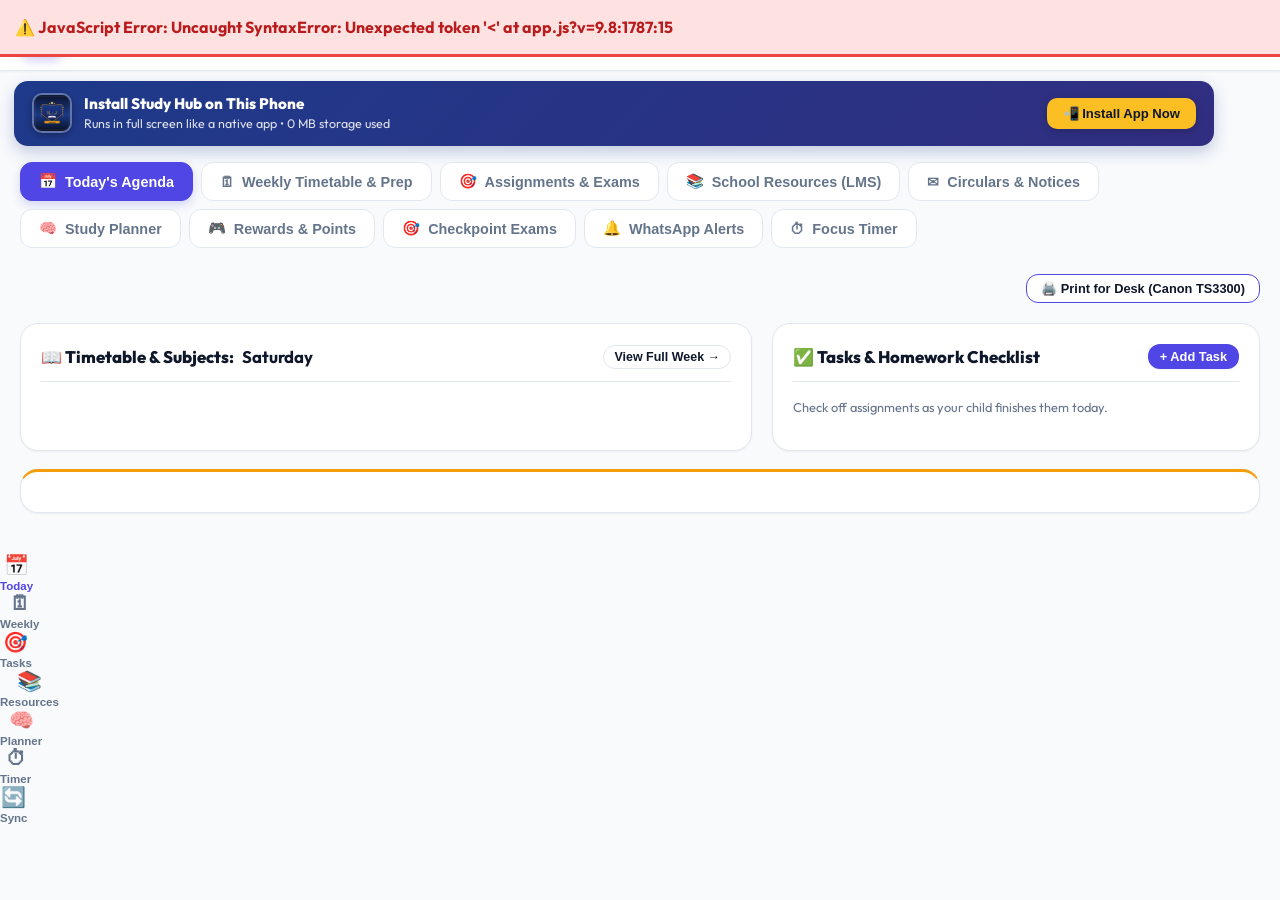
==== commit f38f39ba: "feat(ux): remove checkboxes on completed and overdue tasks, highlight past due dates for assignments" ====
--- a/index.html
+++ b/index.html
@@ -24,7 +24,7 @@
   <link rel="preconnect" href="https://fonts.gstatic.com" crossorigin>
   <link href="https://fonts.googleapis.com/css2?family=Outfit:wght@300;400;500;600;700;800;900&family=Inter:wght@400;500;600;700;800&display=swap" rel="stylesheet">
   
-  <link rel="stylesheet" href="css/style.css?v=9.5">
+  <link rel="stylesheet" href="css/style.css?v=9.6">
   <link rel="apple-touch-icon" href="icons/apple-touch-icon.png">
   <link rel="icon" type="image/png" sizes="192x192" href="icons/icon-192.png">
   <link rel="shortcut icon" href="icons/favicon.png">
@@ -1121,7 +1121,7 @@
   <script src="js/quizzer.js?v=9.7"></script>
   <script src="js/vocabHub.js?v=9.7"></script>
   <script src="js/schoolSync.js?v=9.7"></script>
-  <script src="js/app.js?v=9.7"></script>
+  <script src="js/app.js?v=9.8"></script>
 
   <!-- Service Worker Registration for PWA Mobile App Installation -->
   <script>
--- a/css/style.css
+++ b/css/style.css
@@ -2691,6 +2691,114 @@
 }
 
 /* =====================================================================
+   PAST DUE & COMPLETED STATUS INDICATORS (NO-CHECKBOX UX)
+   ===================================================================== */
+.parent-status-icon {
+  width: 36px;
+  height: 36px;
+  min-width: 36px;
+  border-radius: 8px;
+  display: flex;
+  align-items: center;
+  justify-content: center;
+  font-size: 1.25rem;
+  font-weight: 900;
+  flex-shrink: 0;
+  box-shadow: 0 2px 4px rgba(0, 0, 0, 0.04);
+}
+
+.parent-status-icon.is-done {
+  background: #ecfdf5;
+  border: 2px solid #10b981;
+  color: #059669;
+}
+
+.parent-status-icon.is-overdue {
+  background: #fef2f2;
+  border: 2px solid #ef4444;
+  color: #dc2626;
+  animation: pulse-overdue 2.5s infinite ease-in-out;
+}
+
+@keyframes pulse-overdue {
+  0%, 100% { transform: scale(1); }
+  50% { transform: scale(1.06); }
+}
+
+.parent-task-item.is-overdue {
+  border-left: 4px solid #ef4444 !important;
+  background: #fff8f8 !important;
+  border-color: #fca5a5 !important;
+  box-shadow: 0 2px 8px rgba(239, 68, 68, 0.08);
+}
+
+.parent-task-item.is-done {
+  background: #f8fafc !important;
+  border-left: 4px solid #10b981 !important;
+  border-color: #cbd5e1 !important;
+  opacity: 0.88;
+}
+
+.parent-task-item.is-active {
+  border-left: 4px solid var(--primary);
+}
+
+.hw-status-icon {
+  width: 24px;
+  height: 24px;
+  min-width: 24px;
+  border-radius: 6px;
+  display: flex;
+  align-items: center;
+  justify-content: center;
+  font-size: 0.95rem;
+  font-weight: 900;
+  flex-shrink: 0;
+}
+
+.hw-status-icon.is-done {
+  background: #ecfdf5;
+  border: 2px solid #10b981;
+  color: #059669;
+}
+
+.hw-status-icon.is-overdue {
+  background: #fef2f2;
+  border: 2px solid #ef4444;
+  color: #dc2626;
+}
+
+.hw-task-item.is-overdue {
+  border-left: 4px solid #dc2626 !important;
+  background: #fff5f5 !important;
+  border-color: #fca5a5 !important;
+}
+
+.asg-card.is-overdue {
+  border-left: 5px solid #dc2626 !important;
+  background: #fff8f8 !important;
+  border-color: #fca5a5 !important;
+  box-shadow: 0 4px 14px rgba(220, 38, 38, 0.12) !important;
+}
+
+.asg-card.is-completed {
+  border-left: 5px solid #10b981 !important;
+  background: #f8fafc !important;
+  border-color: #cbd5e1 !important;
+  opacity: 0.9;
+}
+
+.week-lesson-hw.is-overdue {
+  border-color: #ef4444 !important;
+  background: #fff5f5 !important;
+}
+
+.week-lesson-hw.is-done {
+  border-color: #10b981 !important;
+  background: #ecfdf5 !important;
+}
+
+/* =====================================================================
    WHATSAPP RECIPIENT BUTTONS & DIGEST MODAL
    ===================================================================== */
 .btn-whatsapp-recipient {
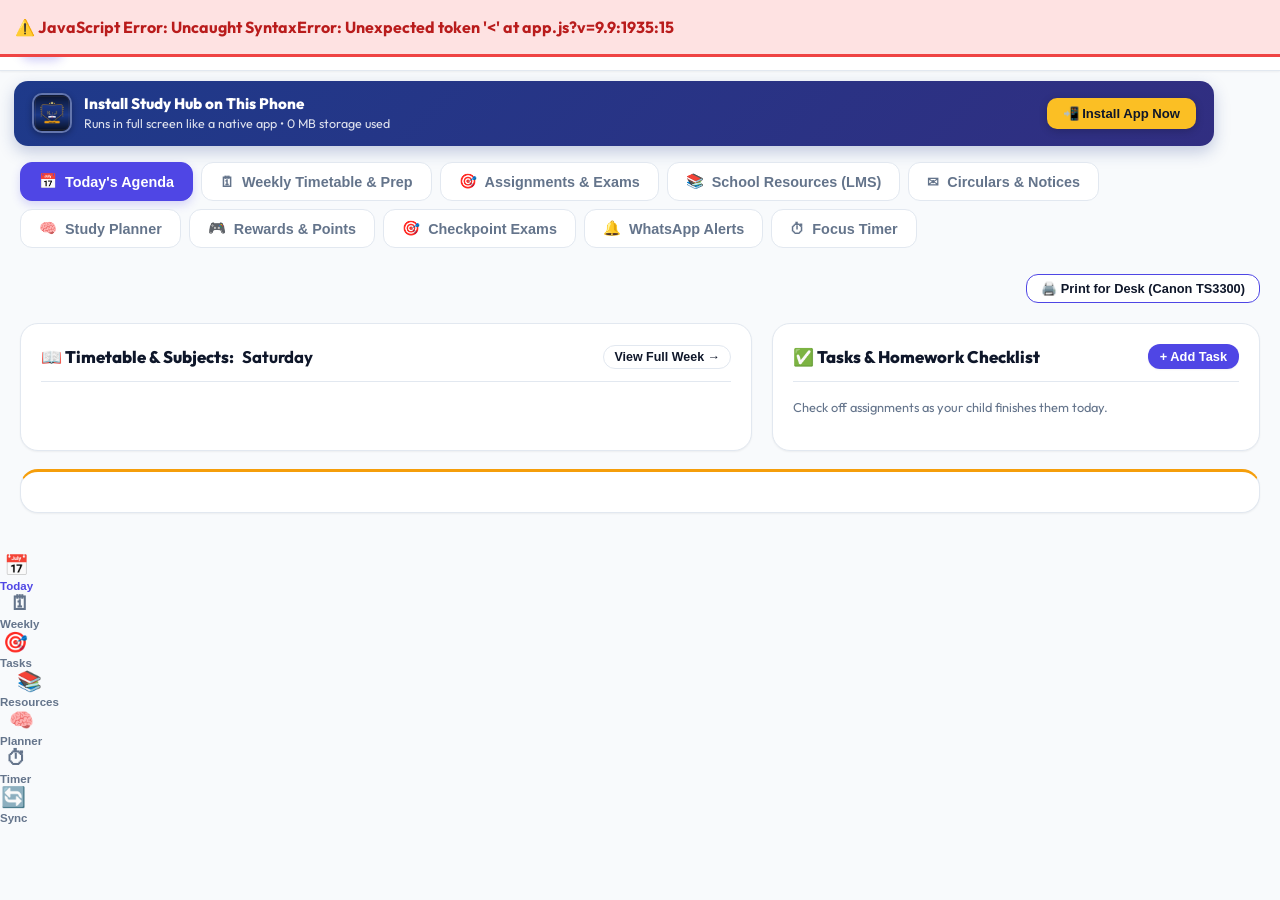
==== commit 49dda003: "feat(welcoming): add 3-second welcoming letter pop-up cards with corrected heartfelt messages for Ry" ====
--- a/index.html
+++ b/index.html
@@ -24,7 +24,7 @@
   <link rel="preconnect" href="https://fonts.gstatic.com" crossorigin>
   <link href="https://fonts.googleapis.com/css2?family=Outfit:wght@300;400;500;600;700;800;900&family=Inter:wght@400;500;600;700;800&display=swap" rel="stylesheet">
   
-  <link rel="stylesheet" href="css/style.css?v=9.6">
+  <link rel="stylesheet" href="css/style.css?v=9.7">
   <link rel="apple-touch-icon" href="icons/apple-touch-icon.png">
   <link rel="icon" type="image/png" sizes="192x192" href="icons/icon-192.png">
   <link rel="shortcut icon" href="icons/favicon.png">
@@ -1070,6 +1070,22 @@
     </div>
   </div>
 
+  <!-- =====================================================================
+       WELCOMING LETTER POP-UP CARD (AUTO-DISMISS IN 3 SECONDS)
+       ===================================================================== -->
+  <div id="welcomingLetterModal" class="welcome-letter-overlay" style="display:none;" onclick="app.closeWelcomingLetter()">
+    <div class="welcome-letter-card" id="welcomeLetterCard" onclick="event.stopPropagation()">
+      <button type="button" class="welcome-letter-close" onclick="app.closeWelcomingLetter()" title="Close">✕</button>
+      <div id="welcomeLetterContent">
+        <!-- Rendered dynamically by app.js -->
+      </div>
+      <!-- 3-Second Countdown Progress Bar -->
+      <div class="welcome-timer-bar-track">
+        <div class="welcome-timer-bar-fill" id="welcomeTimerBar"></div>
+      </div>
+    </div>
+  </div>
+
   <!-- Fullscreen Confetti Particle Canvas -->
   <canvas id="confettiCanvas" style="position:fixed; top:0; left:0; width:100%; height:100%; pointer-events:none; z-index:999999; display:none;"></canvas>
 
@@ -1121,7 +1137,7 @@
   <script src="js/quizzer.js?v=9.7"></script>
   <script src="js/vocabHub.js?v=9.7"></script>
   <script src="js/schoolSync.js?v=9.7"></script>
-  <script src="js/app.js?v=9.8"></script>
+  <script src="js/app.js?v=9.9"></script>
 
   <!-- Service Worker Registration for PWA Mobile App Installation -->
   <script>
--- a/css/style.css
+++ b/css/style.css
@@ -3207,3 +3207,120 @@
   font-size: 0.85rem;
   box-shadow: 0 2px 6px rgba(0,0,0,0.15);
 }
+
+/* =====================================================================
+   WELCOMING LETTER POP-UP CARD (HEARTFELT FAMILY GREETING)
+   ===================================================================== */
+.welcome-letter-overlay {
+  position: fixed;
+  inset: 0;
+  z-index: 999999;
+  background: rgba(15, 23, 42, 0.65);
+  backdrop-filter: blur(6px);
+  -webkit-backdrop-filter: blur(6px);
+  display: flex;
+  align-items: center;
+  justify-content: center;
+  padding: 16px;
+  animation: welcome-fade-in 0.25s cubic-bezier(0.16, 1, 0.3, 1) forwards;
+}
+
+.welcome-letter-overlay.closing {
+  animation: welcome-fade-out 0.25s ease-in forwards;
+}
+
+@keyframes welcome-fade-in {
+  from { opacity: 0; }
+  to { opacity: 1; }
+}
+
+@keyframes welcome-fade-out {
+  from { opacity: 1; }
+  to { opacity: 0; }
+}
+
+.welcome-letter-card {
+  position: relative;
+  background: #ffffff;
+  width: 100%;
+  max-width: 480px;
+  border-radius: 20px;
+  padding: 24px 22px 18px 22px;
+  box-shadow: 0 25px 60px -15px rgba(0, 0, 0, 0.35), 0 0 0 1px rgba(255, 255, 255, 0.5) inset;
+  text-align: center;
+  overflow: hidden;
+  animation: welcome-pop-in 0.35s cubic-bezier(0.34, 1.56, 0.64, 1) forwards;
+}
+
+.welcome-letter-overlay.closing .welcome-letter-card {
+  animation: welcome-pop-out 0.25s ease-in forwards;
+}
+
+@keyframes welcome-pop-in {
+  from {
+    transform: scale(0.85) translateY(20px);
+    opacity: 0;
+  }
+  to {
+    transform: scale(1) translateY(0);
+    opacity: 1;
+  }
+}
+
+@keyframes welcome-pop-out {
+  from {
+    transform: scale(1) translateY(0);
+    opacity: 1;
+  }
+  to {
+    transform: scale(0.9) translateY(-10px);
+    opacity: 0;
+  }
+}
+
+.welcome-letter-close {
+  position: absolute;
+  top: 14px;
+  right: 14px;
+  width: 32px;
+  height: 32px;
+  border-radius: 50%;
+  border: 1px solid rgba(0, 0, 0, 0.1);
+  background: rgba(255, 255, 255, 0.9);
+  color: #64748b;
+  font-size: 14px;
+  font-weight: 800;
+  cursor: pointer;
+  display: flex;
+  align-items: center;
+  justify-content: center;
+  transition: all 0.2s;
+  z-index: 2;
+}
+
+.welcome-letter-close:hover {
+  background: #f1f5f9;
+  color: #0f172a;
+  transform: rotate(90deg);
+}
+
+.welcome-timer-bar-track {
+  width: 100%;
+  height: 4px;
+  background: rgba(0, 0, 0, 0.06);
+  border-radius: 2px;
+  margin-top: 16px;
+  overflow: hidden;
+}
+
+.welcome-timer-bar-fill {
+  height: 100%;
+  width: 100%;
+  border-radius: 2px;
+  animation: welcome-shrink 3s linear forwards;
+}
+
+@keyframes welcome-shrink {
+  from { width: 100%; }
+  to { width: 0%; }
+}
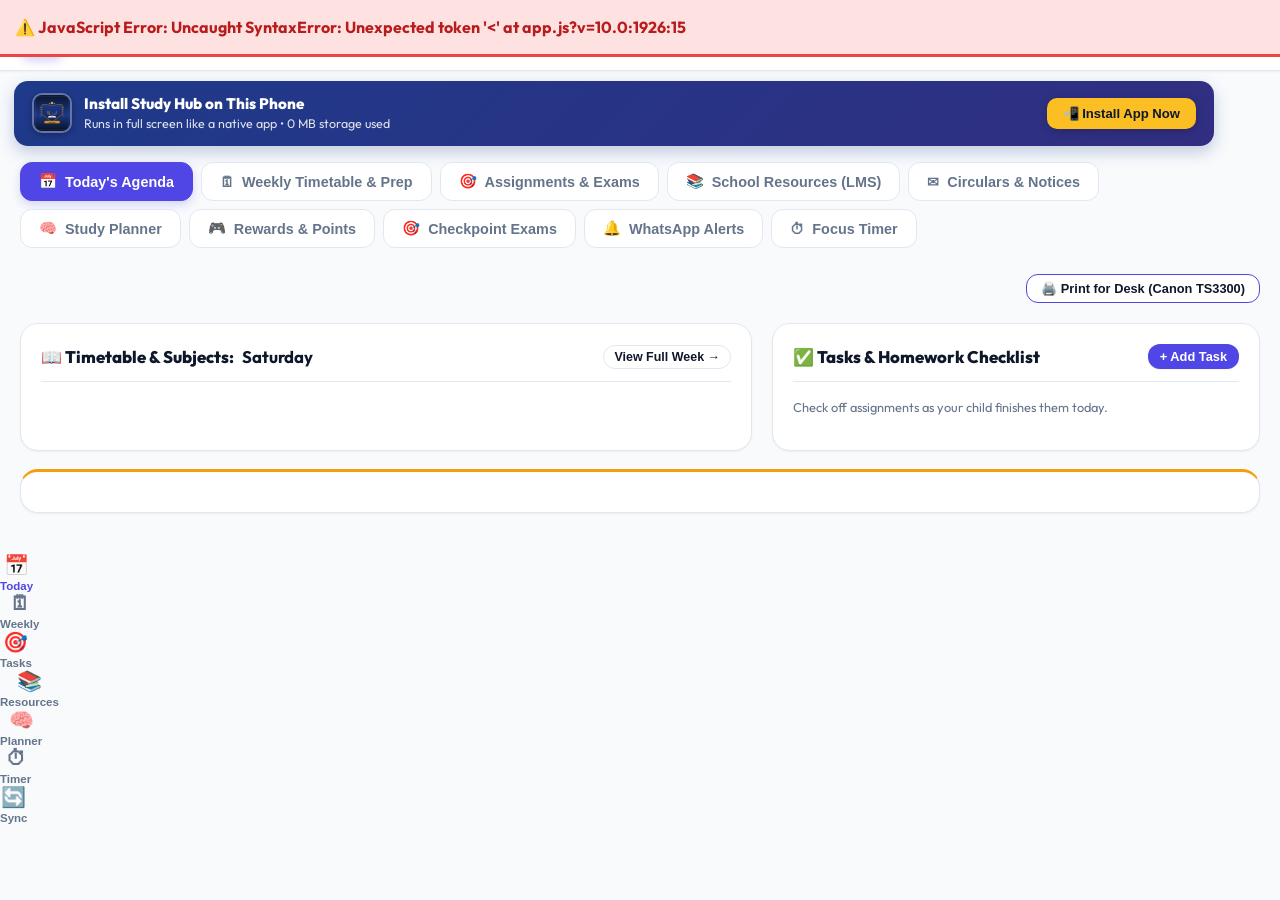
==== commit 40a07957: "feat(welcoming): display welcoming letters strictly in English" ====
--- a/index.html
+++ b/index.html
@@ -1137,7 +1137,7 @@
   <script src="js/quizzer.js?v=9.7"></script>
   <script src="js/vocabHub.js?v=9.7"></script>
   <script src="js/schoolSync.js?v=9.7"></script>
-  <script src="js/app.js?v=9.9"></script>
+  <script src="js/app.js?v=10.0"></script>
 
   <!-- Service Worker Registration for PWA Mobile App Installation -->
   <script>
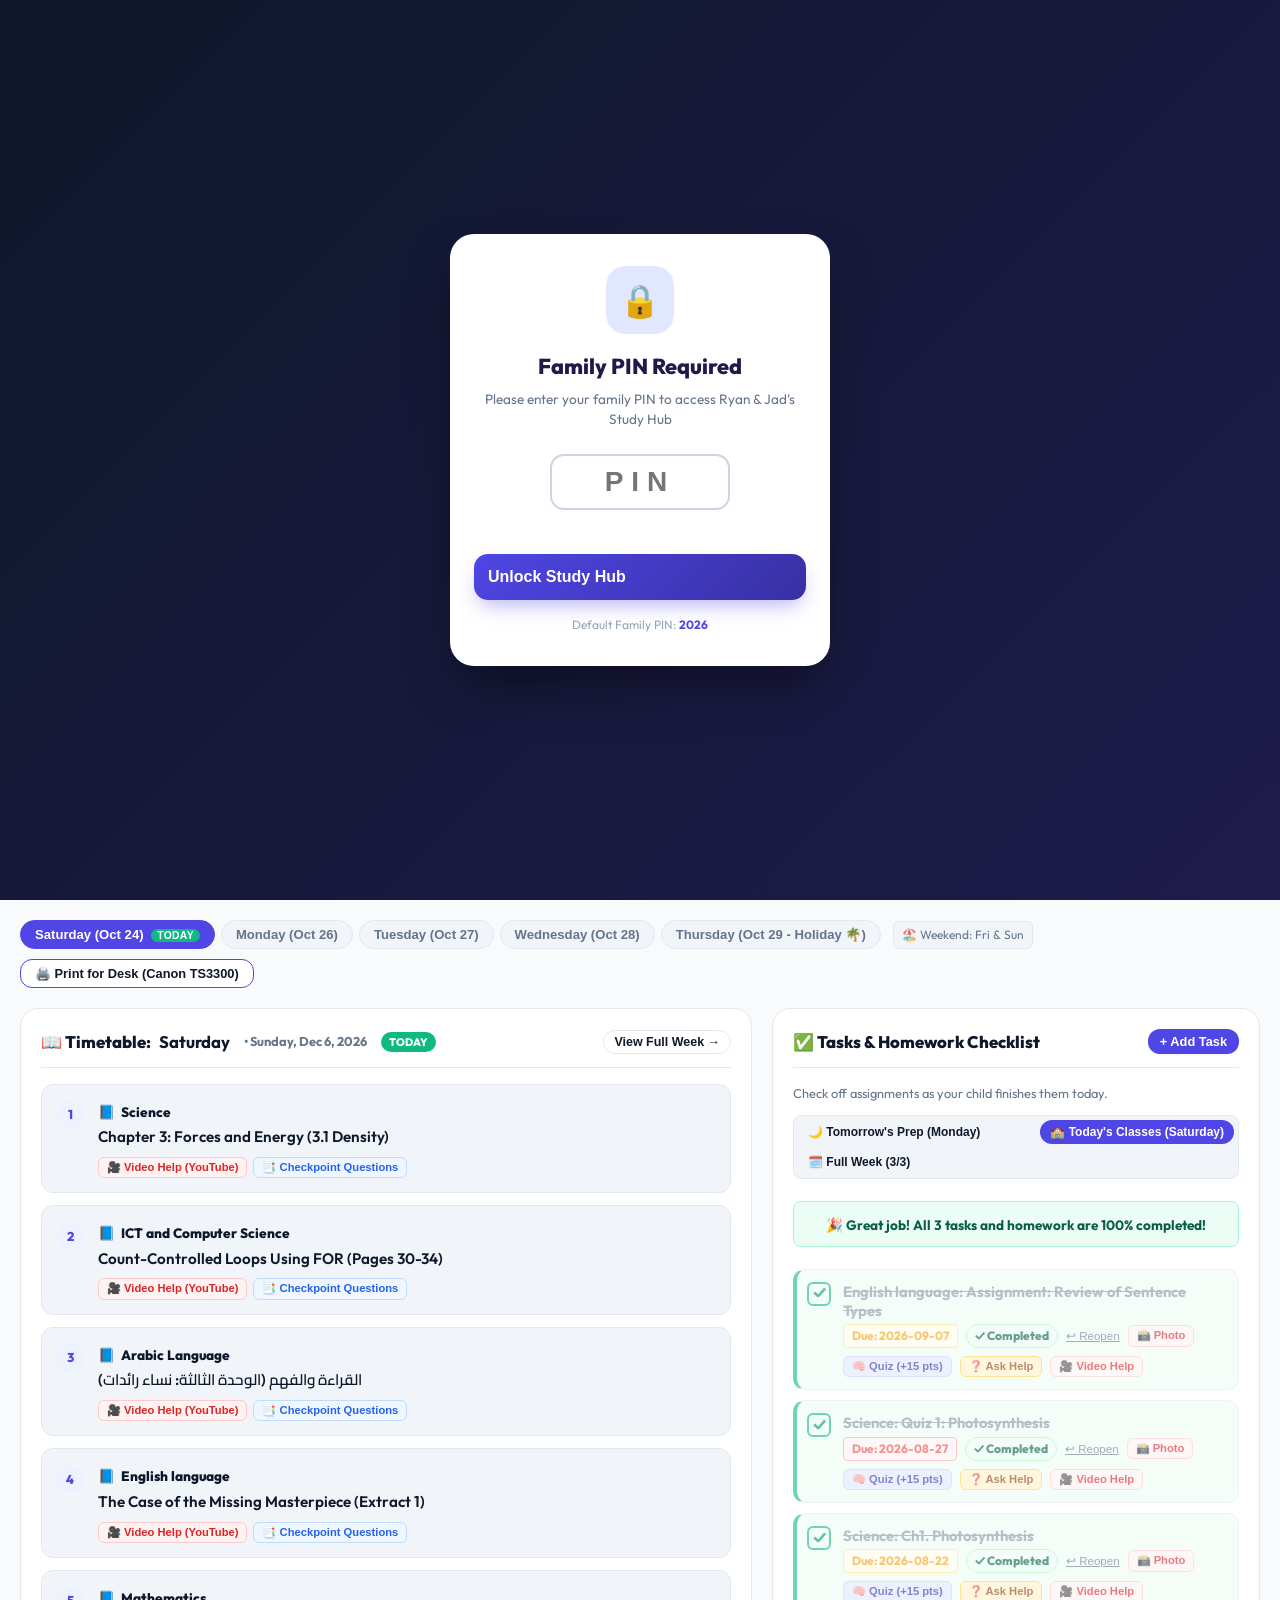
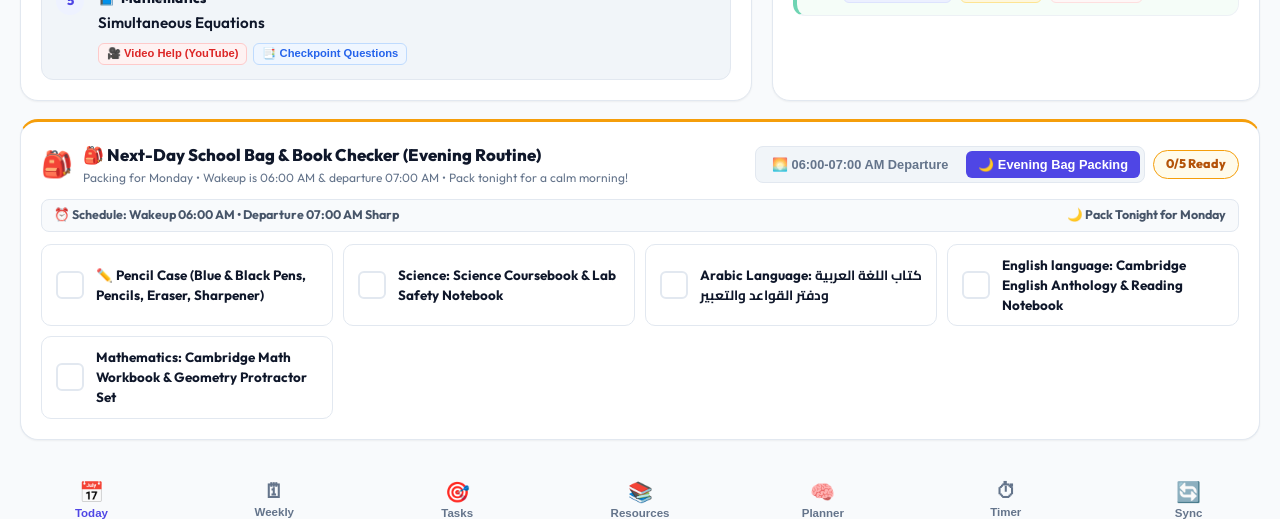
==== commit a1af007b: "fix(app): remove orphaned duplicate html block in renderTodayChecklist; bump cache to v10.1 / v27" ====
--- a/index.html
+++ b/index.html
@@ -1137,7 +1137,7 @@
   <script src="js/quizzer.js?v=9.7"></script>
   <script src="js/vocabHub.js?v=9.7"></script>
   <script src="js/schoolSync.js?v=9.7"></script>
-  <script src="js/app.js?v=10.0"></script>
+  <script src="js/app.js?v=10.1"></script>
 
   <!-- Service Worker Registration for PWA Mobile App Installation -->
   <script>
